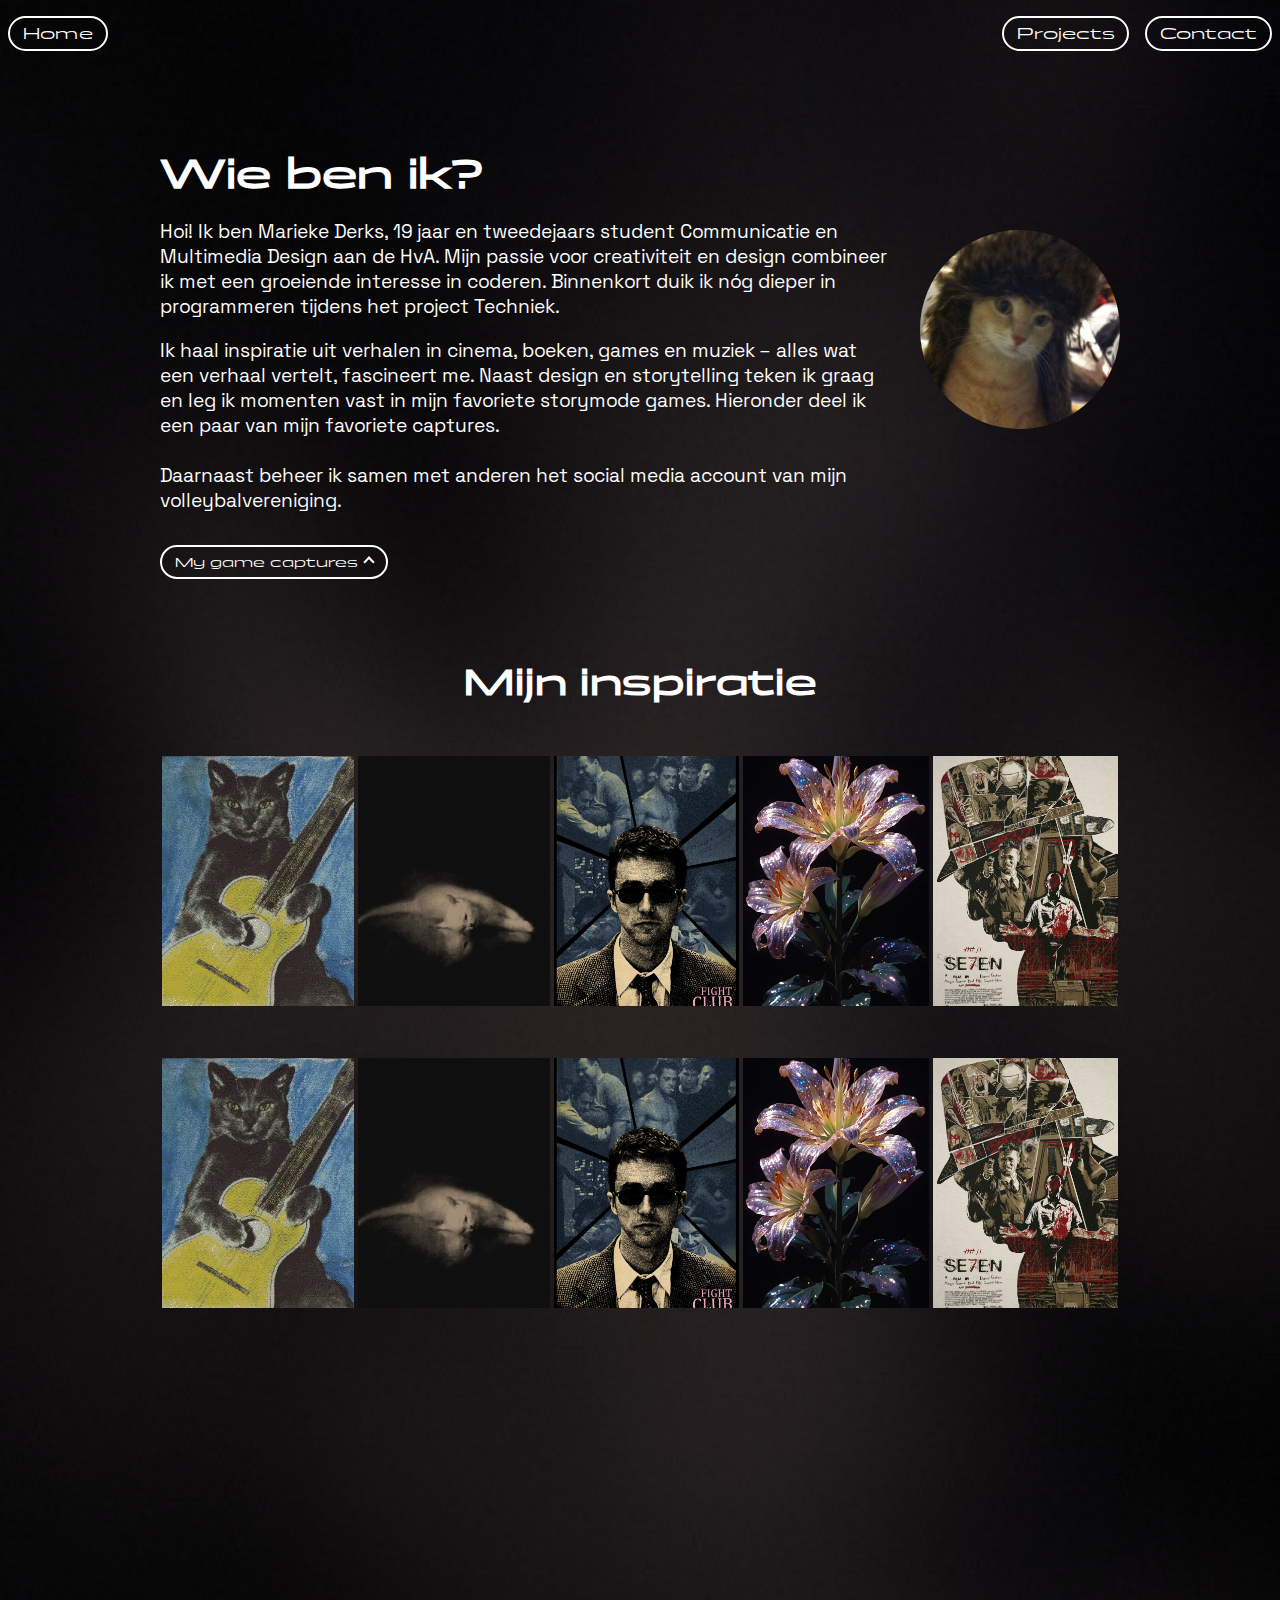
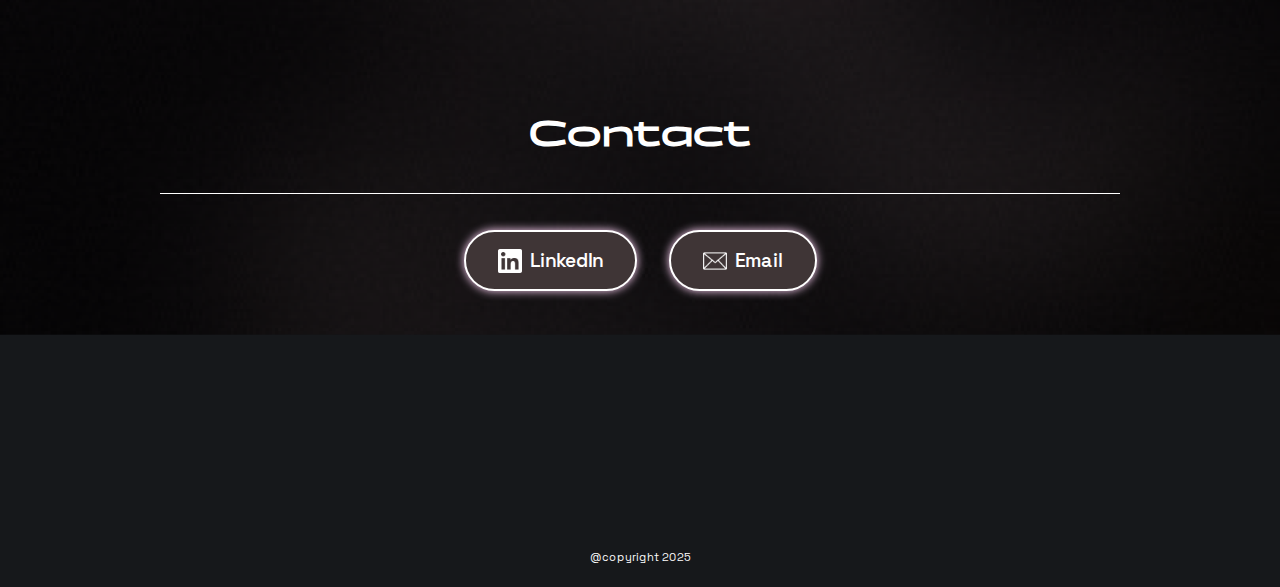
==== aboutme.html @ 64b68bcd "idk maar gaat nie lekker" ====
<!DOCTYPE html>
<html lang="en">
  <head>
    <meta charset="UTF-8" />
    <meta name="viewport" content="width=device-width, initial-scale=1.0" />
    <title>About me</title>
    <link href="./styles/styles.css" rel="stylesheet">
  </head>
  <body>
    <header class="code">
        <nav>
          <a href="index.html" class="home-button">Home</a>
          <a href="#projects-section">Projects</a>
          <a href="#contact-section">Contact</a>
        </nav>
      </header>
    <main>
      <section class="me">
        <div>
          <h1>Wie ben ik?</h1>
          <p>
            Hoi! Ik ben Marieke Derks, 19 jaar en tweedejaars student
            Communicatie en Multimedia Design aan de HvA. Mijn passie voor
            creativiteit en design combineer ik met een groeiende interesse in
            coderen. Binnenkort duik ik nóg dieper in programmeren tijdens het
            project Techniek.
          </p>
          <p>
            Ik haal inspiratie uit verhalen in cinema, boeken, games en muziek –
            alles wat een verhaal vertelt, fascineert me. Naast design en
            storytelling teken ik graag en leg ik momenten vast in mijn
            favoriete storymode games. Hieronder deel ik een paar van mijn
            favoriete captures. <br /><br />Daarnaast beheer ik samen met
            anderen het social media account van mijn volleybalvereniging.
          </p>
        </div>
        <img class="profile" src="./images/cat-hat.jpg" alt="test" />
      </section>

      <button id="toggle-carousel">My game captures</button>
      <div id="carousel-container" class="dropdown">
        <div class="carousel">
          <div class="carousel-item"><img src="./images/tlou-capture-bloater.JPG" alt="Hobby 1"></div>
          <div class="carousel-item"><img src="./images/tlou-capture-red.JPG" alt="Hobby 2"></div>
          <div class="carousel-item"><img src="./images/tlou-capture-wolf.JPG" alt="Hobby 3"></div>
          <div class="carousel-item"><img src="./images/rdr2-capture-horse.JPG" alt="Hobby 4"></div>
          <div class="carousel-item"><img src="./images/rdr2-capture-fire.JPG" alt="Hobby 5"></div>
          <div class="carousel-item"><img src="./images/rdr2-capture-fire2.JPG" alt="Hobby 6"></div>
          <div class="carousel-item"><img src="./images/rdr2-capture-moon.JPG" alt="Hobby 7"></div>
        </div>
        <button class="carousel-control prev">❮</button>
        <button class="carousel-control next">❯</button>
      </div>

      <!-- <section class="inspiratie">
        <h2>Wat mij inspireerd</h2>

        <div class="gallery">
            <img src="./images/cat-guitar.jpg" alt="cat and guitar" />
            <img src="./images/fight-club-poster.jpg" alt="fight club poster" />
            <img src="./images/flower.jpg" alt="flower" />
            <img src="./images/se7en-poster.jpg" alt="se7en poster" />

        </div>
    
      </section> -->
    

      <section class="container">
        <h2>Mijn inspiratie</h2>
        <div class="carousel2">
          <img
            class="item"
            src="./images/cat-guitar.jpg"
            alt="cat and guitar"
          />
          <img
            class="item"
            src="./images/cat-lying.jpg"
            alt="cat lying"
          />
          <img
            class="item"
            src="./images/fight-club-poster.jpg"
            alt="fight club poster"
          />
          <img
            class="item"
            src="./images/flower.jpg"
            alt="flower"
          />
          <img
            class="item"
            src="./images/se7en-poster.jpg"
            alt="se7en poster"
          />
        </div>
        <div class="carousel2">
          <img
            class="item"
            src="./images/cat-guitar.jpg"
            alt="cat and guitar"
          />
          <img
            class="item"
            src="./images/cat-lying.jpg"
            alt="cat lying"
          />
          <img
            class="item"
            src="./images/fight-club-poster.jpg"
            alt="fight club poster"
          />
          <img
            class="item"
            src="./images/flower.jpg"
            alt="flower"
          />
          <img
            class="item"
            src="./images/se7en-poster.jpg"
            alt="se7en poster"
          />
        </div>
      </section>
    </main>

    <footer>
      <section id="contact-section" class="contact">
        <h2>Contact</h2>
        <div class="contact-links">
          <a
            href="https://www.linkedin.com/in/marieke-derks"
            target="_blank"
            class="contact-link"
          >
            <img src="./images/linked-in-white.png" alt="LinkedIn" />
            <p>LinkedIn</p>
          </a>
          <a href="mailto:marieke.derks@example.com" class="contact-link">
            <img src="./images/mail-white-icon.png" alt="Email" />
            <p>Email</p>
          </a>
        </div>
      </section>

      <p class="copyright">@copyright 2025</p>
    </footer>

    <script defer src="./script/script.js"></script>
  </body>
</html>
---- styles/styles.css ----
*,
::after,
::before {
  box-sizing: border-box;
  margin: 0;
  padding: 0
}
html {
  scroll-behavior: smooth
}
body {
  background-image: url('../images/background-dark.png');
  background-size: cover;
  background-repeat: no-repeat;
  background-attachment: fixed;
  color: #fff;
  opacity: 0;
  animation: fadeInUp 1s ease-in-out forwards
}
img {
  width: 100%
}
@font-face {
  font-family: Panchang-Extralight;
  src: url('../fonts/Panchang-Extralight.woff2') format('woff2'),url('../fonts/Panchang-Extralight.woff') format('woff'),url('../fonts/Panchang-Extralight.ttf') format('truetype');
  font-weight: 200;
  font-display: swap;
  font-style: normal
}
@font-face {
  font-family: Panchang-Light;
  src: url('../fonts/Panchang-Light.woff2') format('woff2'),url('../fonts/Panchang-Light.woff') format('woff'),url('../fonts/Panchang-Light.ttf') format('truetype');
  font-weight: 300;
  font-display: swap;
  font-style: normal
}
@font-face {
  font-family: Panchang-Regular;
  src: url('../fonts/Panchang-Regular.woff2') format('woff2'),url('../fonts/Panchang-Regular.woff') format('woff'),url('../fonts/Panchang-Regular.ttf') format('truetype');
  font-weight: 400;
  font-display: swap;
  font-style: normal
}
@font-face {
  font-family: Panchang-Medium;
  src: url('../fonts/Panchang-Medium.woff2') format('woff2'),url('../fonts/Panchang-Medium.woff') format('woff'),url('../fonts/Panchang-Medium.ttf') format('truetype');
  font-weight: 500;
  font-display: swap;
  font-style: normal
}
@font-face {
  font-family: Panchang-Semibold;
  src: url('../fonts/Panchang-Semibold.woff2') format('woff2'),url('../fonts/Panchang-Semibold.woff') format('woff'),url('../fonts/Panchang-Semibold.ttf') format('truetype');
  font-weight: 600;
  font-display: swap;
  font-style: normal
}
@font-face {
  font-family: Panchang-Bold;
  src: url('../fonts/Panchang-Bold.woff2') format('woff2'),url('../fonts/Panchang-Bold.woff') format('woff'),url('../fonts/Panchang-Bold.ttf') format('truetype');
  font-weight: 700;
  font-display: swap;
  font-style: normal
}
@font-face {
  font-family: Panchang-Extrabold;
  src: url('../fonts/Panchang-Extrabold.woff2') format('woff2'),url('../fonts/Panchang-Extrabold.woff') format('woff'),url('../fonts/Panchang-Extrabold.ttf') format('truetype');
  font-weight: 800;
  font-display: swap;
  font-style: normal
}
@font-face {
  font-family: Panchang-Variable;
  src: url('../fonts/Panchang-Variable.woff2') format('woff2'),url('../fonts/Panchang-Variable.woff') format('woff'),url('../fonts/Panchang-Variable.ttf') format('truetype');
  font-weight: 200 800;
  font-display: swap;
  font-style: normal
}
@font-face {
  font-family: SpaceGrotesk-Light;
  src: url('../fonts/SpaceGrotesk-Light.woff2') format('woff2'),url('../fonts/SpaceGrotesk-Light.woff') format('woff'),url('../fonts/SpaceGrotesk-Light.ttf') format('truetype');
  font-weight: 300;
  font-display: swap;
  font-style: normal
}
@font-face {
  font-family: SpaceGrotesk-Regular;
  src: url('../fonts/SpaceGrotesk-Regular.woff2') format('woff2'),url('../fonts/SpaceGrotesk-Regular.woff') format('woff'),url('../fonts/SpaceGrotesk-Regular.ttf') format('truetype');
  font-weight: 400;
  font-display: swap;
  font-style: normal
}
@font-face {
  font-family: SpaceGrotesk-Medium;
  src: url('../fonts/SpaceGrotesk-Medium.woff2') format('woff2'),url('../fonts/SpaceGrotesk-Medium.woff') format('woff'),url('../fonts/SpaceGrotesk-Medium.ttf') format('truetype');
  font-weight: 500;
  font-display: swap;
  font-style: normal
}
@font-face {
  font-family: SpaceGrotesk-SemiBold;
  src: url('../fonts/SpaceGrotesk-SemiBold.woff2') format('woff2'),url('../fonts/SpaceGrotesk-SemiBold.woff') format('woff'),url('../fonts/SpaceGrotesk-SemiBold.ttf') format('truetype');
  font-weight: 600;
  font-display: swap;
  font-style: normal
}
@font-face {
  font-family: SpaceGrotesk-Bold;
  src: url('../fonts/SpaceGrotesk-Bold.woff2') format('woff2'),url('../fonts/SpaceGrotesk-Bold.woff') format('woff'),url('../fonts/SpaceGrotesk-Bold.ttf') format('truetype');
  font-weight: 700;
  font-display: swap;
  font-style: normal
}
@font-face {
  font-family: SpaceGrotesk-Variable;
  src: url('../fonts/SpaceGrotesk-Variable.woff2') format('woff2'),url('../fonts/SpaceGrotesk-Variable.woff') format('woff'),url('../fonts/SpaceGrotesk-Variable.ttf') format('truetype');
  font-weight: 300 700;
  font-display: swap;
  font-style: normal
}
a.button,
button {
  background: 0 0;
  margin-top: .5em;
  border: 2px solid #fff;
  padding: .3em .8em;
  border-radius: 1.5em;
  color: #fff;
  text-decoration: none;
  transition: .3s
}
a.button:hover,
button:hover {
  background-color: #fff;
  color: #000
}
header nav {
  display: flex;
  justify-content: flex-end
}
header nav a {
  font-family: Panchang-Regular,Arial;
  font-size: 1em;
  background: 0 0;
  border: 2px solid #fff;
  margin: 1em .5em;
  padding: .3em .8em;
  border-radius: 1.5em;
  color: #fff;
  text-decoration: none;
  transition: .3s
}
header nav a:hover {
  background-color: #fff;
  color: #000
}
header nav .home-button {
  margin-right: auto
}
.home-button a:hover {
  color: #000
}
.home-button a {
  text-decoration: none;
  color: #fff;
  border: none;
  padding: 0
}
@media (max-width:768px) {
  header nav {
    margin: .5em
  }
  header nav a {
    margin: .5em .3em;
    padding: .5em .8em
  }
  header nav .home-button {
    margin-left: 0
  }
}
@media (max-width:375px) {
  header nav a {
    font-size: .875em;
    padding: .3em .6em;
    margin: .3em .2em
  }
  a.button,
  button {
    font-size: .875em;
    padding: .3em .6em
  }
}
h1,
h2,
h3 {
  font-family: Panchang-Medium ,Arial;
}
h1 {
  font-size: clamp(1.25rem, 3vw + 1rem, 2.5rem)
}
h2 {
  font-size: clamp(1.125rem, 2.5vw + 1rem, 2.25rem)
}
h3 {
  font-size: clamp(1rem, 2.5vw + .5rem, 1.8rem)
}
p {
  font-family: SpaceGrotesk-Regular,Arial;
  font-size: clamp(.875rem, 2vw + .5rem, 1.2rem)
}
button {
  font-family: Panchang-Regular,Arial
}
.intro{
  position: relative;
  padding: 6em 10em;
  border-radius: 3em;
  margin-top: 6em !important;
}
.intro p{
  margin-bottom: 2em;
}

.intro a{
  text-decoration: none;
  font-family: Panchang-Medium, Arial;
  border: 1px solid #fff;
  border-radius: 2em;
  padding: .5em 1em;
  color: #fff;
  transition: 300ms;
}

.intro a:hover{
  background-color: #fff;
  color: #000;
}

.intro video{
  position: absolute;
  top: 50%;
  left: 50%;
  transform: translate(-50%, -50%);
  width: 100%;
  height: 100%;
  object-fit: cover;
  z-index: -1;
  opacity: 0.3;
  border-radius: 2em;
  border: 1px solid #fff;
}

@media (max-width: 768px) {
  .intro {
    padding: 4em 2em;
    border-radius: 2em;
  }

  .intro p {
    margin-bottom: 1.5em;
  }

  .intro a {
    padding: .4em .8em;
  }

  .intro video {
    border-radius: 2em;
  }
}

@media (max-width: 375px) {
  .intro {
    padding: 3em 2em;
    border-radius: 1em;
  }

  .intro p {
    margin-bottom: 1em;
  }

  .intro a {
    padding: .3em .6em;
    font-size: .8em;
  }

  .intro video {
    border-radius: 1em;
  }
}

.gallery{
  display: grid;
  grid-template-columns: repeat(2, 1fr);
  grid-template-rows: repeat(3, 1fr);
  grid-column-gap: 0px;
  grid-row-gap: 0px;
}

.gallery img{
  width: 50%;
}

* {
  margin: 0;
  padding: 0;
  box-sizing: border-box;
}
body {
  font-family: "Space Grotesk", sans-serif;
  background-color: #16181b;
}
.container {
  display: flex;
  align-items: center;
  justify-content: center;
  gap: 3rem;
  flex-flow: column;
  position: relative;
  padding: 5em 10em;
  margin: 0;
}
.carousel2 {
  display: flex;
  flex-wrap: nowrap;
  justify-content: center;
  align-items: center;
  transform-style: preserve-3d;
  transform: perspective(1000px);
}
.carousel2 .item {
  width: 20%;
  height: 250px;
  max-width: 250px;
  /* background-color: white; */
  margin: 2px;
  transition: 0.5s;
  object-fit: cover;
  filter: brightness(1);
}
.carousel2 .item:hover {
  filter: brightness(1);
  transform: translateZ(170px) scaleY(1.2);
  
}
.carousel2 .item:hover + * {
  filter: brightness(0.6);
  transform: translateZ(120px) rotateY(25deg);
}
.carousel2 .item:hover + * + * {
  filter: brightness(0.4);
  transform: translateZ(50px) rotateY(15deg);
}
.carousel2 .item:has(+ *:hover) {
  filter: brightness(0.6);
  transform: translateZ(120px) rotateY(-25deg);
}
.carousel2 .item:has(+ * + *:hover) {
  filter: brightness(0.4);
  transform: translateZ(50px) rotateY(-15deg);
}

.container .item {
  width: 20%;
  height: 250px;
  max-width: 250px;
  /* ...existing code... */
}

@media (max-width: 768px) {
  .container .item {
    width: 60%;
    height: auto;
    max-width: none;
  }
}

@media (max-width: 375px) {
  .container .item {
    width: 80%;
    height: auto;
    max-width: none;
  }
}

.gallery img:nth-of-type(1){
  grid-area: 1 / 2 / 2 / 3;
}

.gallery img:nth-of-type(2){
  grid-area: 1 / 1 / 4 / 2;
}

.gallery img:nth-of-type(3){
  grid-area: 2 / 2 / 3 / 3;
}

.gallery img:nth-of-type(4){
  grid-area: 3 / 2 / 4 / 3;
}

.me {
  margin: 5em 10em;
  margin-bottom: 2em;
  position: relative;
  display: flex;
  align-items: center;
  justify-content: space-between
}
.me p {
  margin-top: 1em
}
.me button {
  background: 0 0;
  border: 2px solid #fff;
  margin: 1.5em 0;
  padding: .5em 1em;
  border-radius: 1.5em;
  color: #fff;
  transition: .3s;
  position: relative;
  cursor: pointer
}
.me .profile {
  max-width: 200px;
  border-radius: 50%;
  margin-left: 2em
}
#carousel-container {
  margin: 1em 10em
}
#toggle-carousel {
  margin: 0 12em
}
@media (max-width:768px) {
  .me, .intro {
    margin: 2em;
    flex-direction: column;
    align-items: center
  }
  .me > .profile {
    margin-top: 2em;
    margin-left: 0em;
    margin-bottom: 1em
  }
  .me button {
    margin: 1em 0;
    padding: .5em
  }
  #carousel-container,
  #toggle-carousel {
    margin: 2em
  }
  .carousel-item img {
    width: 100%;
    height: auto
  }
  .highlights {
    flex-direction: column;
    margin: 2em
  }
  .highlights div {
    margin: 1em 0
  }
}

#toggle-carousel {
  background: 0 0;
  border: 2px solid #fff;
  padding: .5em 1em;
  border-radius: 1.5em;
  color: #fff;
  transition: .3s;
  position: relative;
  cursor: pointer;
  display: flex;
  align-items: center;
  justify-content: space-between
}
#toggle-carousel::after {
  content: '';
  border: solid #fff;
  border-width: 0 2px 2px 0;
  display: inline-block;
  padding: 3px;
  margin-left: .5em;
  transform: rotate(-135deg)
}
#toggle-carousel.active {
  background-color: #fff;
  color: #000
}
#toggle-carousel.active::after {
  transform: rotate(45deg);
  border-color: #000
}
.dropdown {
  display: none;
  position: relative;
  margin-top: 1em;
  opacity: 0;
  transform: translateY(-20px);
  transition: opacity .5s ease-in-out,transform .5s ease-in-out
}
.dropdown.active {
  display: block;
  opacity: 1;
  transform: translateY(0)
}
.carousel {
  display: flex;
  overflow: hidden;
  width: 100%;
  position: relative
}
.carousel-item {
  min-width: 100%;
  transition: transform .5s ease
}
.carousel-control {
  background: 0 0;
  border: 2px solid #fff;
  color: #fff;
  padding: .5em 1em;
  border-radius: 1.5em;
  transition: .3s;
  position: absolute;
  top: 50%;
  transform: translateY(-50%);
  cursor: pointer;
  z-index: 1
}
.carousel-control:hover {
  background-color: #fff;
  color: #000
}
.carousel-control.prev {
  left: 0
}
.carousel-control.next {
  right: 0
}
@keyframes fadeInUp {
  from {
    opacity: 0;
    transform: translateY(20px)
  }
  to {
    opacity: 1;
    transform: translateY(0)
  }
}
section {
  margin: 5em 10em;
  margin-top: 7em
}

.highlights{
  padding-top: 7em;
}


.highlights h2 {
  margin-bottom: 1em;
  border-bottom: 1px solid #fff;
  padding-bottom: 1em
}
.highlights h3 {
  font-size: 1.1em;
  margin-bottom: 1em
}
.highlights .projects {
  display: flex;
  justify-content: space-between
}
.highlights .projects > div {
  flex: 1;
  margin: 0 1em;
  padding: 1em;
  border-radius: 10px;
  box-shadow: 0 4px 8px rgba(0,0,0,.1);
  transition: transform .3s ease,box-shadow .3s ease,background-color .3s ease
}
.highlights .projects > div:hover {
  transform: translateY(-10px);
  box-shadow: 0 8px 16px rgba(0,0,0,.2);
  background-color: rgba(255,255,255,.1)
}
.highlights img {
  width: 100%;
  border-radius: 10px
}
.highlights .projects > div:nth-of-type(3) img {
  margin-bottom: .5em
}
@media (max-width:768px) {
  .me {
    margin: 2em;
    flex-direction: column;
    align-items: flex-start
  }
  .me button {
    margin: 1em 0;
    padding: .5em
  }
  #carousel-container,
  #toggle-carousel {
    margin: 2em
  }
  .carousel-item img {
    width: 100%;
    height: auto
  }
  .highlights {
    margin: 2em
  }
  .highlights .projects {
    flex-direction: column
  }
  .highlights .projects > div {
    margin: 1em 0
  }
  .allprojects {
    margin: 2em
  }
  .codeprojects {
    margin: 2em
  }
  .codeprojects div {
    flex-direction: column;
    align-items: flex-start
  }
  .codeprojects button {
    margin-top: 1em;
    width: auto;
    text-align: center
  }
}
dialog::backdrop {
  background: rgba(0,0,0,.5)
}
@keyframes dialogFadeIn {
  from {
    opacity: 0
  }
  to {
    opacity: 1
  }
}
@keyframes dialogFadeOut {
  from {
    opacity: 1
  }
  to {
    opacity: 0
  }
}
.dialog {
  background: #3f3536;
  color: #fff;
  border: 1px solid #fff;
  border-radius: 10px;
  padding: 2em;
  box-shadow: 0 0 10px #ffd4f7,0 4px 8px rgba(0,0,0,.1);
  position: fixed;
  top: 50%;
  left: 50%;
  transform: translate(-50%,-50%);
  animation: dialogFadeIn 0.3s ease-out;
  width: clamp(300px,80%,600px)
}
.dialog[closing] {
  animation: dialogFadeOut 0.3s ease-out
}
.dialog-content {
  position: relative
}
.close-dialog {
  display: inline-block;
  background: #3f3536;
  padding: .2em .5em;
  border-radius: 1.5em;
  color: #fff;
  text-decoration: none;
  transition: .3s;
  position: absolute;
  top: -40px;
  right: -25px;
  cursor: pointer;
  font-size: 1.5em;
  border: none
}
.close-dialog:hover {
  color: #ffd4f7;
  background: 0 0
}
body.dialog-open {
  overflow: hidden
}
.allprojects h2 {
  margin-bottom: 1em;
  border-bottom: 1px solid #fff;
  padding-bottom: 1em
}

.allprojects h2:nth-of-type(2) {
  margin-top: 2em;
}
.allprojects {
  margin: 5em 10em;
  margin-top: 7em
}
.allprojects h2 {
  margin-bottom: 1em;
  border-bottom: 1px solid #fff;
  padding-bottom: 1em
}
.allprojects div {
  padding: 1em;
  font-family: Panchang-Medium,Arial;
  margin-bottom: 1em;
  border: 1px solid #fff;
  display: flex;
  justify-content: space-between;
  align-items: center;
  border-radius: 1em;
  transition: transform .3s ease,box-shadow .3s ease,background-color .3s ease
}
.allprojects div:hover {
  transform: scale(1.05);
  box-shadow: 0 8px 16px rgba(0,0,0,.2);
  background-color: rgba(255,255,255,.1)
}
.allprojects a {
  display: inline-block;
  background: #3f3536;
  border: 2px solid #fff;
  padding: 1em 1.5em;
  border-radius: 1.5em;
  color: #fff;
  text-decoration: none;
  transition: .3s;
  margin-top: 1em;
  margin-left: auto;
  position: relative;
  box-shadow: 0 0 10px #ffd4f7
}
.allprojects a::after {
  content: '➔';
  font-size: 1.2em;
  position: absolute;
  top: 50%;
  left: 50%;
  transform: translate(-50%,-50%);
  color: #ffd4f7
}
.allprojects a:hover {
  background-color: #fff;
  color: #000;
  box-shadow: 0 0 20px #ffd4f7
}
@media (max-width:768px) {
  .allprojects {
    margin: 2em
  }
  .codeprojects {
    margin: 2em
  }
  .codeprojects div {
    flex-direction: column;
    align-items: flex-start
  }
  .codeprojects button {
    margin-top: 1em;
    width: auto;
    text-align: center
  }
}
.contact {
  margin: 12em 10em;
  text-align: center;
  padding-top: 8em;
}
.contact h2 {
  margin-bottom: 1em;
  border-bottom: 1px solid #fff;
  padding-bottom: 1em
}
.contact-links {
  display: flex;
  justify-content: center;
  gap: 2em
}
.contact p {
  font-family: SpaceGrotesk-SemiBold,Arial;
  font-size: 1.2em
}
.contact-link {
  display: flex;
  align-items: center;
  background: #3f3536;
  border: 2px solid #fff;
  padding: 1em 2em;
  border-radius: 2em;
  color: #fff;
  text-decoration: none;
  transition: .3s;
  box-shadow: 0 0 10px #ffd4f7
}
.contact-link img {
  width: 24px;
  height: 24px;
  margin-right: .5em
}
.contact-link:hover {
  color: #ffd4f7;
  box-shadow: 0 0 20px #ffd4f7;
  transform: scale(1.05)
}
@media (max-width:768px) {
  .me {
    margin: 2em;
    flex-direction: column;
    align-items: flex-start
  }
  .me button {
    margin: 1em 0;
    padding: .5em
  }
  #carousel-container,
  #toggle-carousel {
    margin: 2em
  }
  .carousel-item img {
    width: 100%;
    height: auto
  }
  .highlights {
    margin: 2em
  }
  .highlights .projects {
    flex-direction: column
  }
  .highlights .projects > div {
    margin: 1em 0
  }
  .allprojects {
    margin: 2em
  }
  .contact {
    margin: 2em
  }
  .contact h2 {
    font-size: 1.5em;
    padding-bottom: 0.5em
  }
  .contact-links {
    flex-direction: column;
    gap: 1em
  }
  .contact-link {
    padding: 1em;
    width: auto;
    justify-content: center
  }
  .contact-link img {
    margin-right: .5em
  }
}
.code-projects nav a {
  text-decoration: none;
  color: #fff
}
.code-projects nav a:hover {
  color: #000
}
@media (max-width:768px) {
  .intro-code {
    margin: 5em 2em
  }
}
.code-projects h3 {
  font-family: Panchang-Medium,Arial;
  font-size: 1em
}
.project-container {
  display: flex;
  flex-direction: column;
  padding: 1em;
  padding-bottom: 0;
  margin-bottom: 0;
  font-family: Panchang-Medium,Arial;
  margin-bottom: 1em;
  border: 1px solid #fff;
  display: flex;
  flex-direction: column;
  justify-content: center;
  border-radius: 1em;
  transition: transform .3s ease,box-shadow .3s ease,background-color .3s ease
}
.project-container h3 {
  font-size: clamp(1rem, 2.5vw, 1.5rem)
}
.project-container:hover {
  box-shadow: 0 8px 16px rgba(0,0,0,.2);
  background-color: rgba(255,255,255,.1)
}
.project-container button {
  display: inline-block;
  background: #3f3536;
  border: 2px solid #fff;
  padding: 1em 1.5em;
  border-radius: 1.5em;
  color: #fff;
  text-decoration: none;
  transition: .3s;
  box-shadow: 0 0 10px #ffd4f7
}
.project-container button:hover {
  background-color: #fff;
  color: #000;
  box-shadow: 0 0 20px #ffd4f7
}
.project-info,
.project-info2,
.project-info3,
.project-info4 {
  height: 0;
  overflow: hidden;
  transition: height .3s ease,opacity .3s ease;
  margin-bottom: 1em;
  opacity: 0
}
.project-info.visible,
.project-info2.visible,
.project-info3.visible,
.project-info4.visible {
  opacity: 1
}
.project-info img,
.project-info2 img,
.project-info3 img,
.project-info4 img {
  width: 100%;
  max-width: 500px;
  border-radius: 10px;
  margin-bottom: 1em;
  display: block;
  margin-left: auto;
  margin-right: auto
}
.project-info2 img {
  width: 100%;
  max-width: 300px;
  border-radius: 10px;
  margin-bottom: 1em;
  display: block;
  margin-left: auto;
  margin-right: auto
}
.flex-row {
  display: flex;
  flex-direction: row;
  justify-content: space-between;
  align-items: center;
  margin-bottom: 1em
}
@media (max-width:768px) {
  .flex-row {
    flex-direction: column;
    align-items: flex-start
  }
  .flex-row button {
    margin-top: 1em;
    width: auto;
    text-align: center
  }
}
@media (max-width:768px) {
  .code-projects {
    margin: 2em
  }
  .code-projects .project-container {
    flex-direction: column;
    align-items: flex-start
  }
  .code-projects .project-container button {
    margin-top: 1em;
    width: auto;
    text-align: center
  }
  .code-projects .project-info,
  .code-projects .project-info2,
  .code-projects .project-info3,
  .code-projects .project-info4 {
    margin-bottom: 1em
  }
  .project-container button {
    top: -9px
  }
}
@media (max-width:375px) {
  .project-container h3 {
    font-size: clamp(.8rem, 2vw, 1.2rem)
  }
  .project-container button {
    padding: .3em .8em;
    font-size: .8rem
  }
}

header.design nav {
  display: flex;
  justify-content: flex-end;
}
header.design nav a {
  font-family: Panchang-Regular, Arial;
  font-size: 1em;
  background: 0 0;
  border: 2px solid #fff;
  margin: 1em .5em;
  padding: .3em .8em;
  border-radius: 1.5em;
  color: #fff;
  text-decoration: none;
  transition: .3s;
}
header.design nav a:hover {
  background-color: #fff;
  color: #000;
}
header.design nav .home-button {
  margin-right: auto;
}
.home-button a:hover {
  color: #000;
}
.home-button a {
  text-decoration: none;
  color: #fff;
  border: none;
  padding: 0;
}

.project-details{
  display: flex;
  flex-direction: row;
}

.project-details img{
  width: 50%;
  margin: 0 2em;
  border-radius: 1em;
}

.poster{
  width: 30%;;
}

.design-title{
  margin-left: 4.5em;
  margin-top: 2em ;
}

.project-imgs{
  display: flex;
  flex-direction: row;
  gap: 1em;
}

.project-imgs img{
  width: 33%;
  height: auto;
  border-radius: 1em;
}

@media (max-width:768px) {
  .project-details {
    flex-direction: column;
    flex: 1;
    margin: 2em 4em;
}

  .project-details img {
    width: 100%;
    margin: 0;
    margin-bottom: 2em;
  }

  .design-title {
    margin-left: 1.6em;
  }

  .project-imgs {
    flex-direction: column;
    gap: 1em;
  }

  .project-imgs img {
    width: 100%;
    height: auto;
  }
}

@media (max-width:375px) {
  .project-details {
    flex-direction: column;
    flex: 1;
    margin: 2em 3em;
}

  .project-details img {
    width: 100%;
    margin: 0;
    margin-bottom: 2em;
  }

  .design-title {
    margin-left: 1.55em;
  }

  .project-imgs {
    flex-direction: column;
    gap: 1em;
  }

  .project-imgs img {
    width: 100%;
    height: auto;
  }
}

.copyright{
  text-align: center;
  margin: 2em 2em;
  font-size: .7em;
  padding-top: 6em;
}
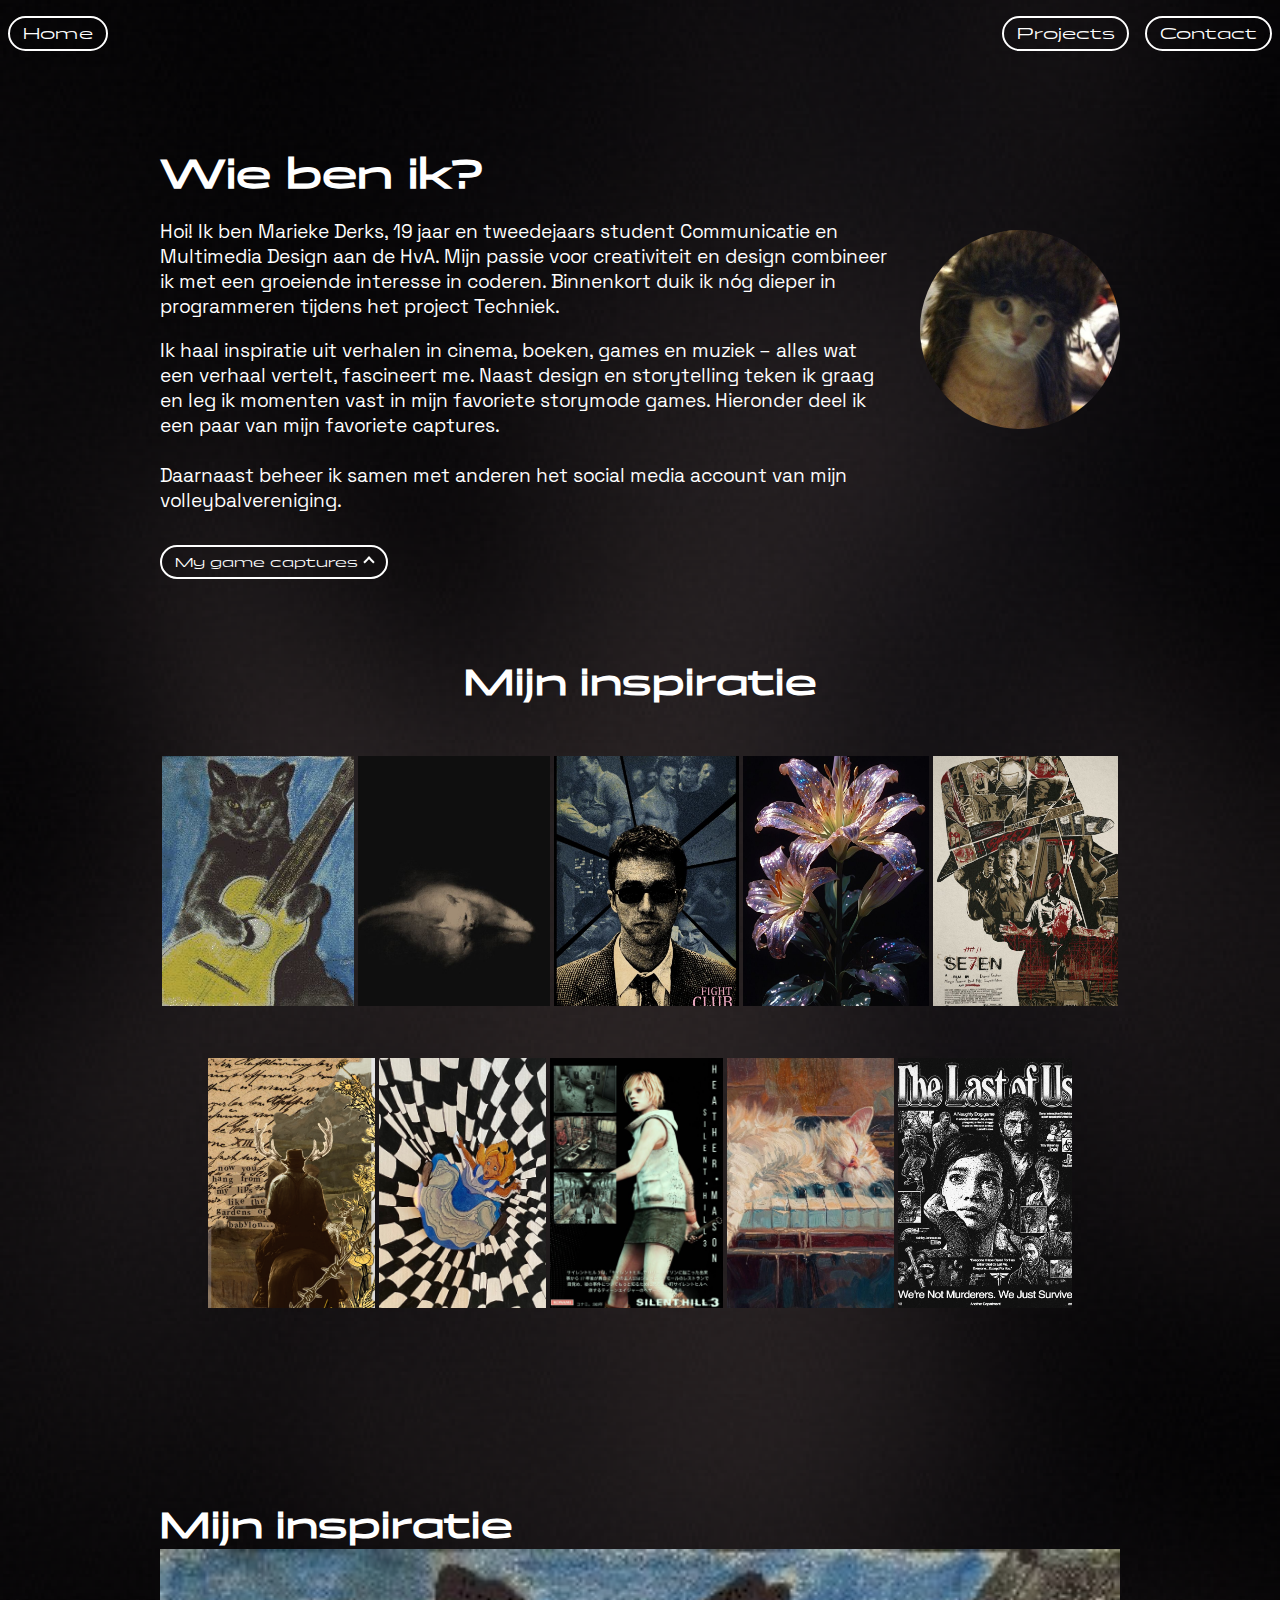
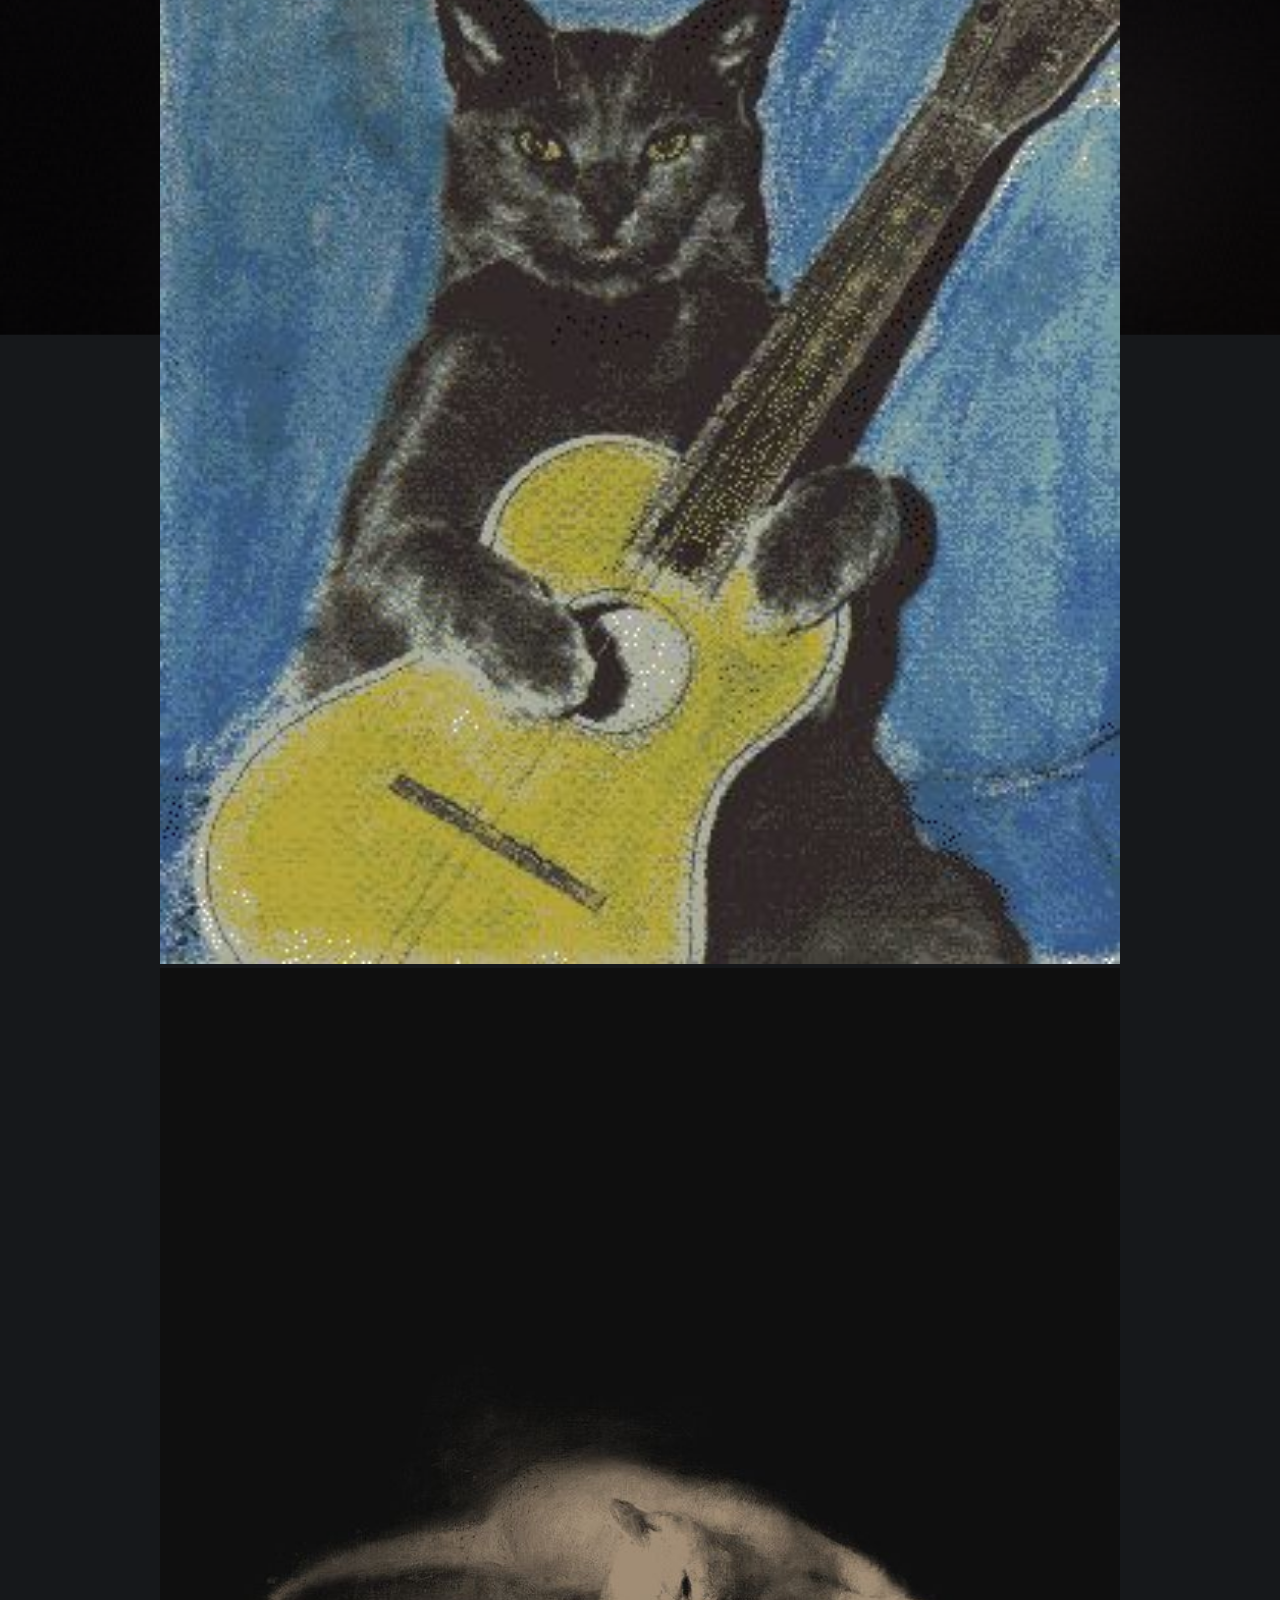
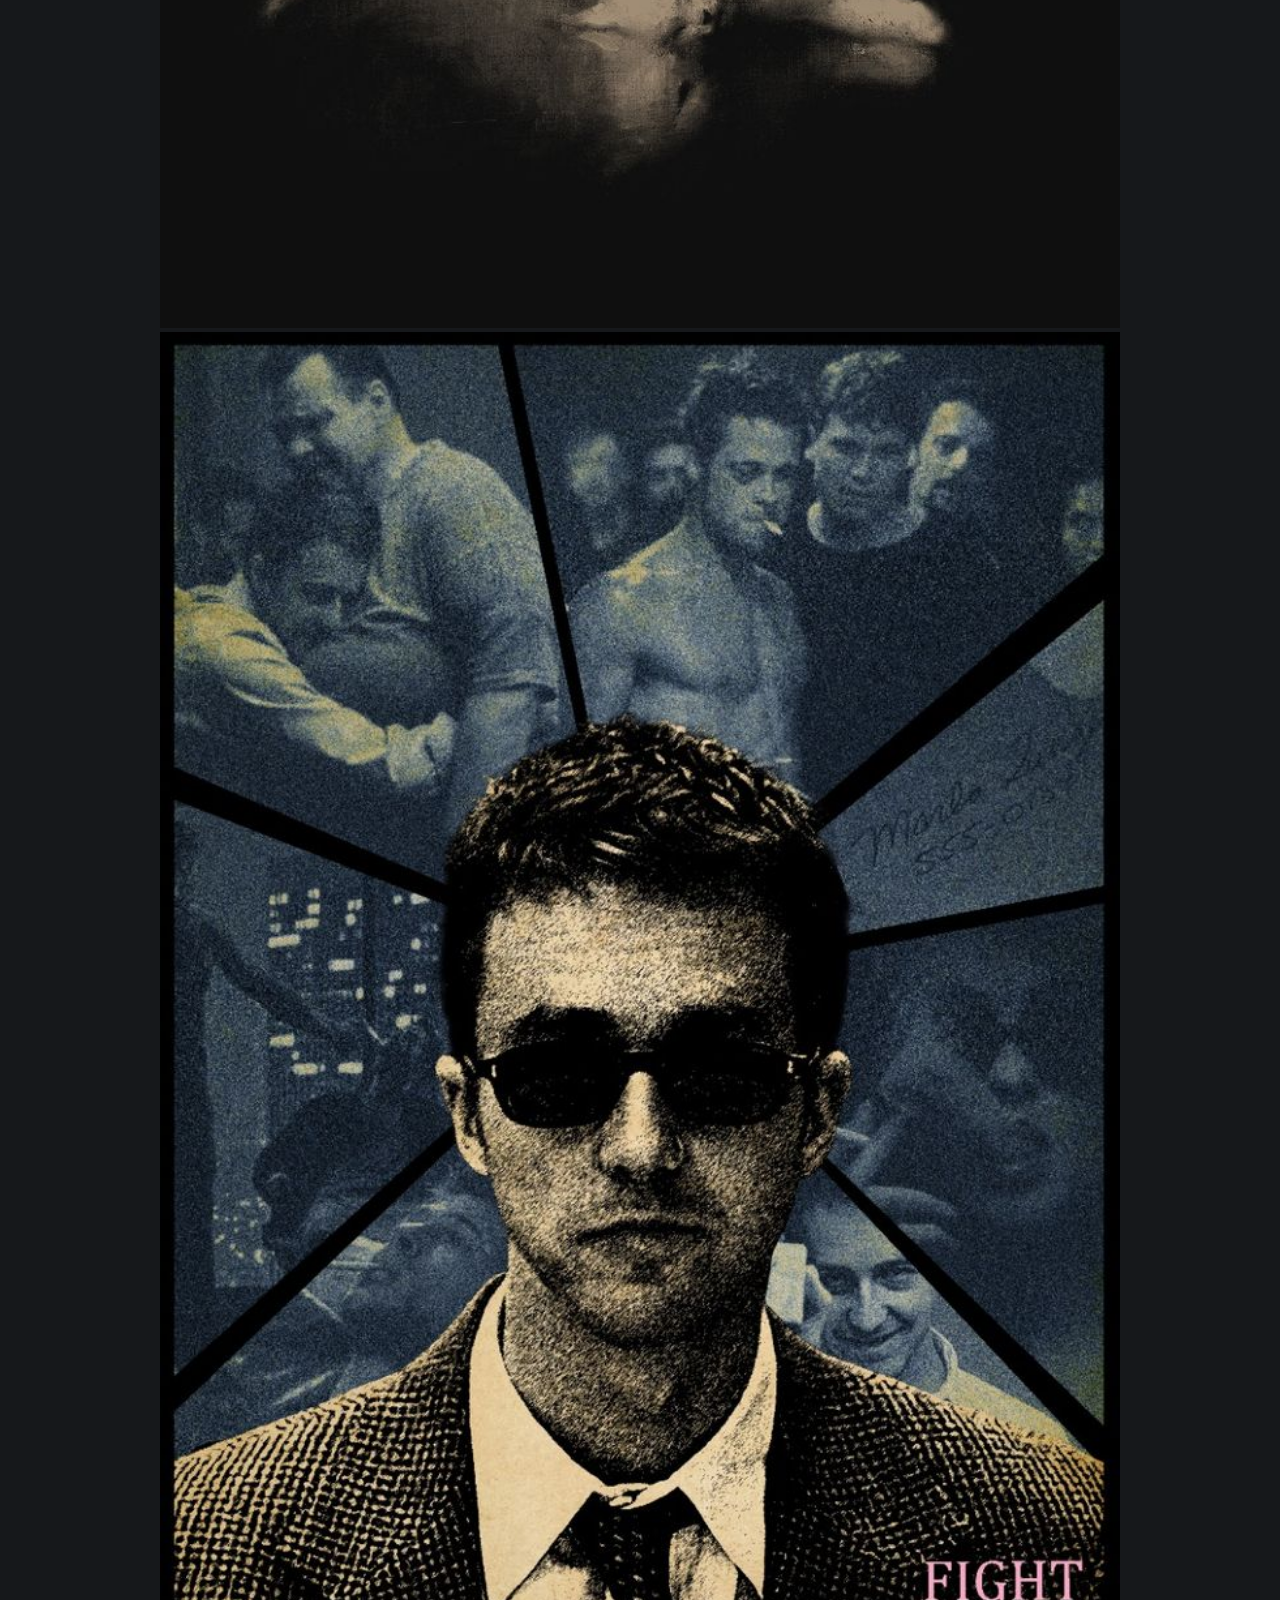
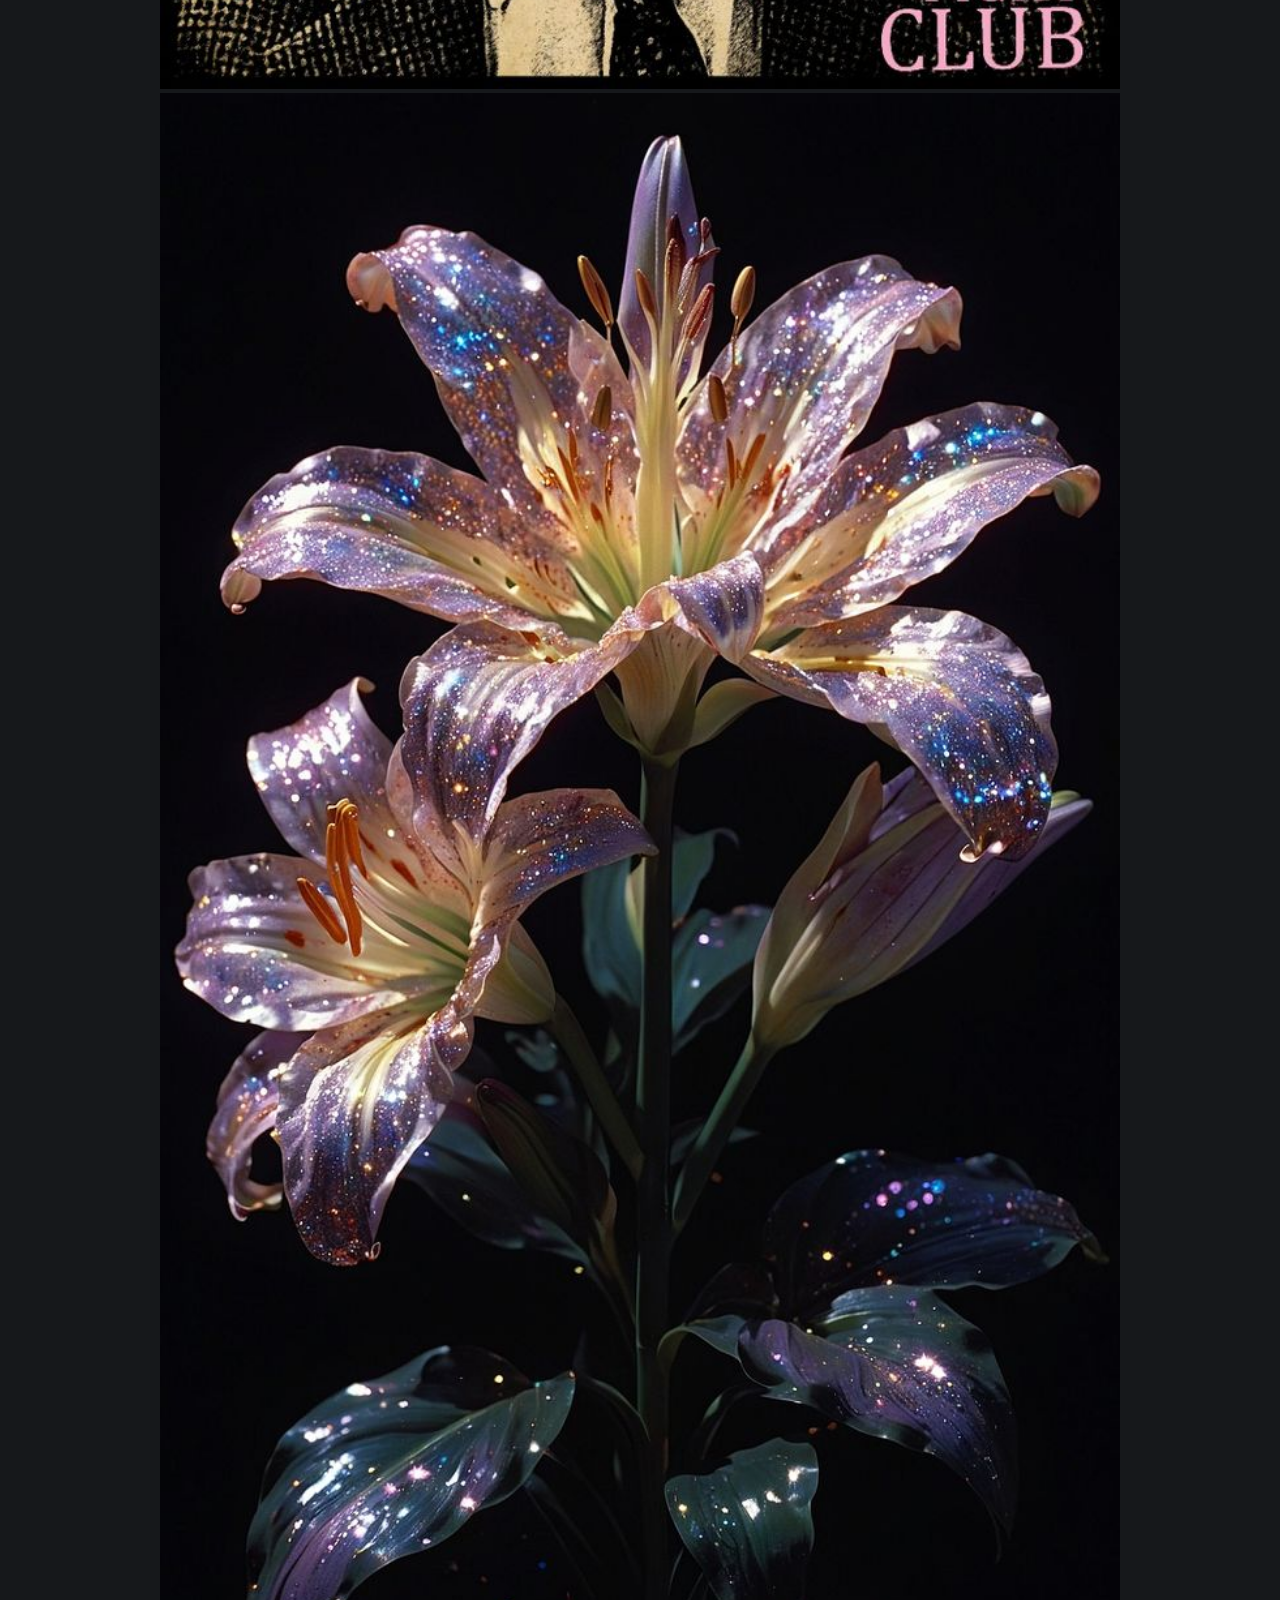
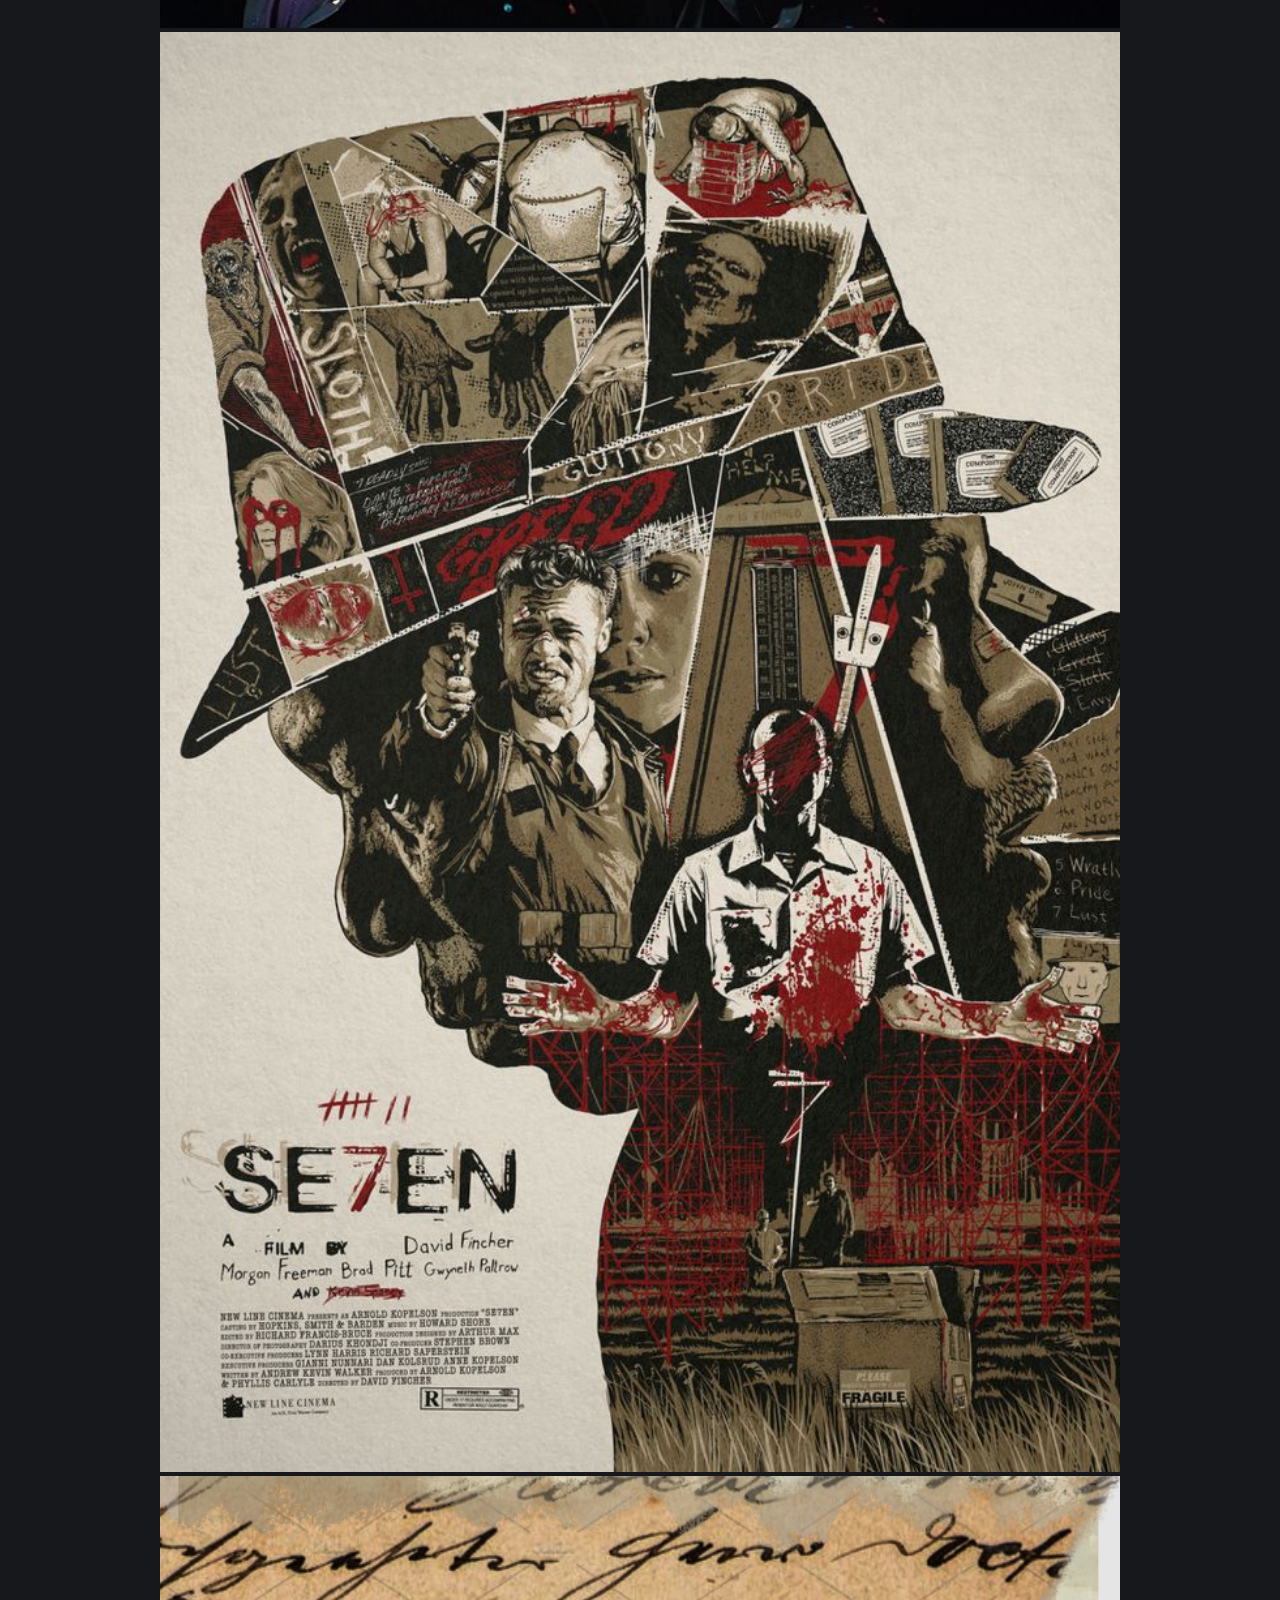
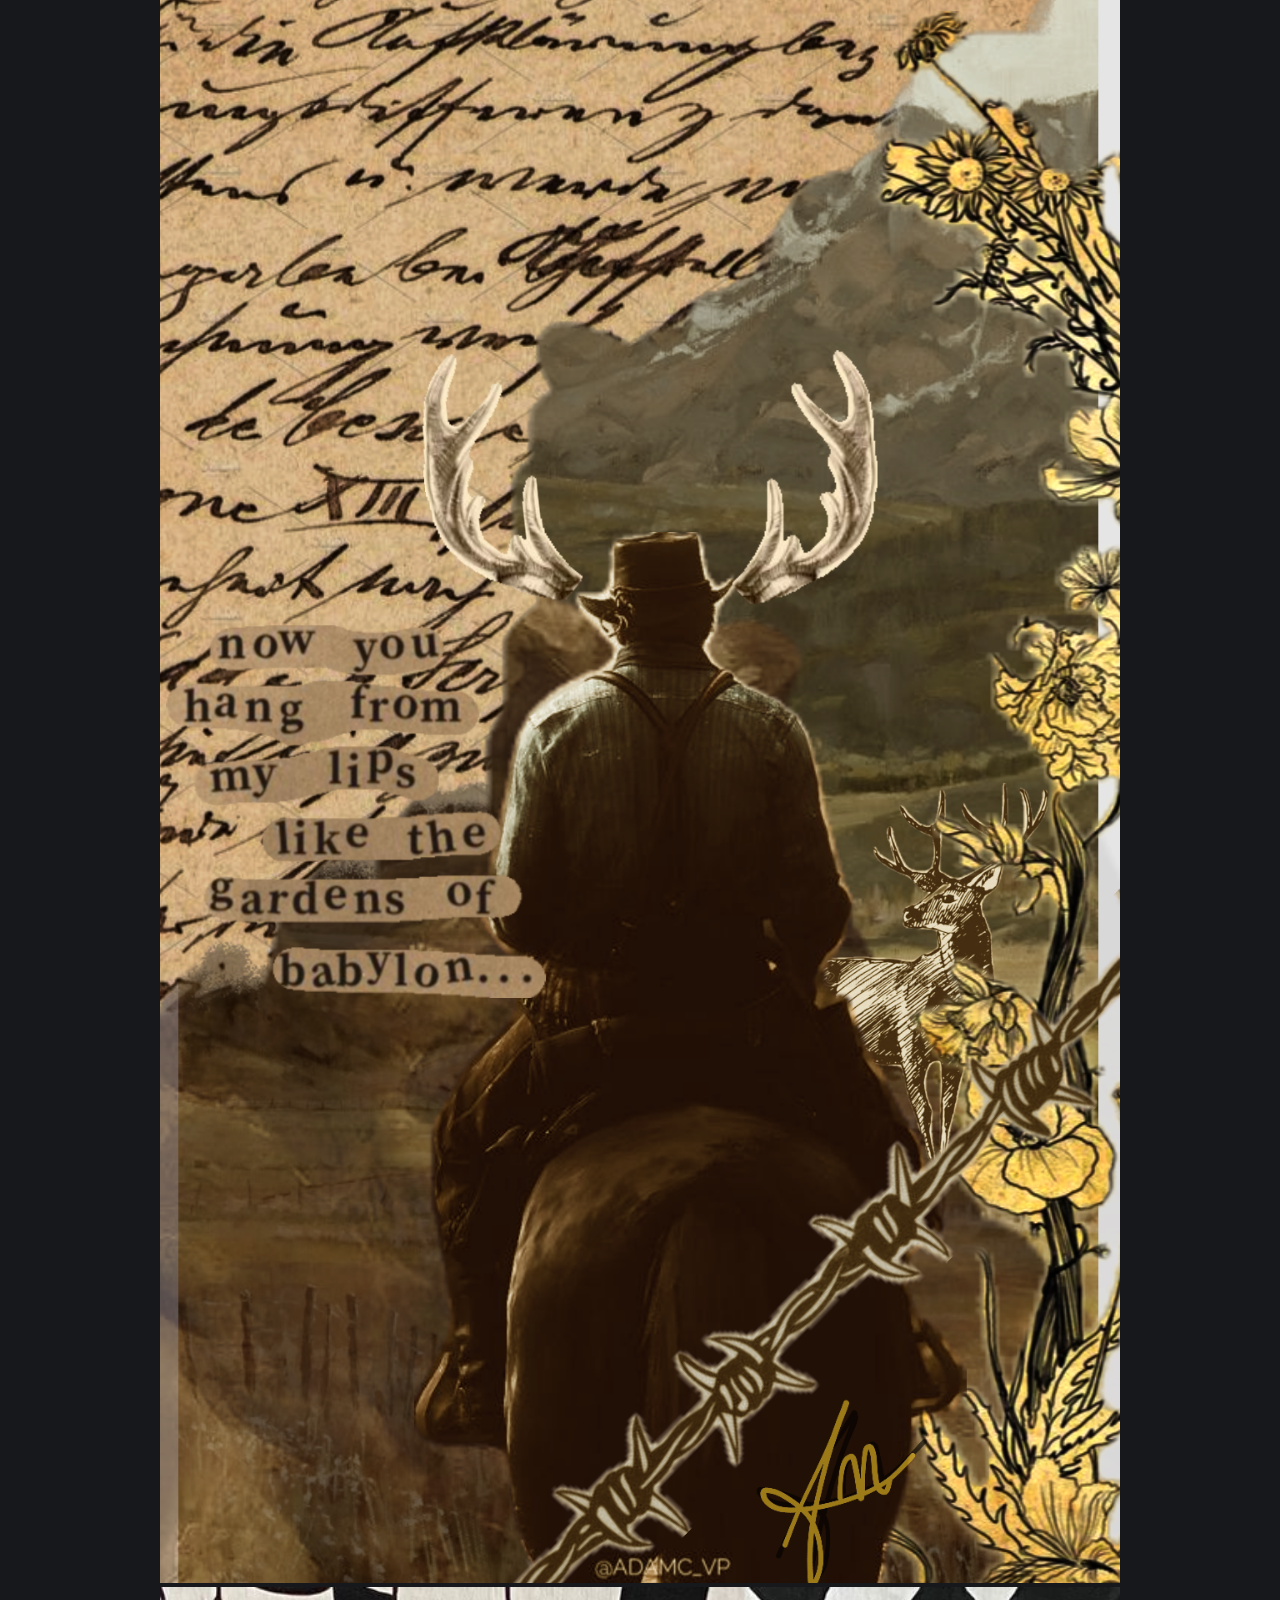
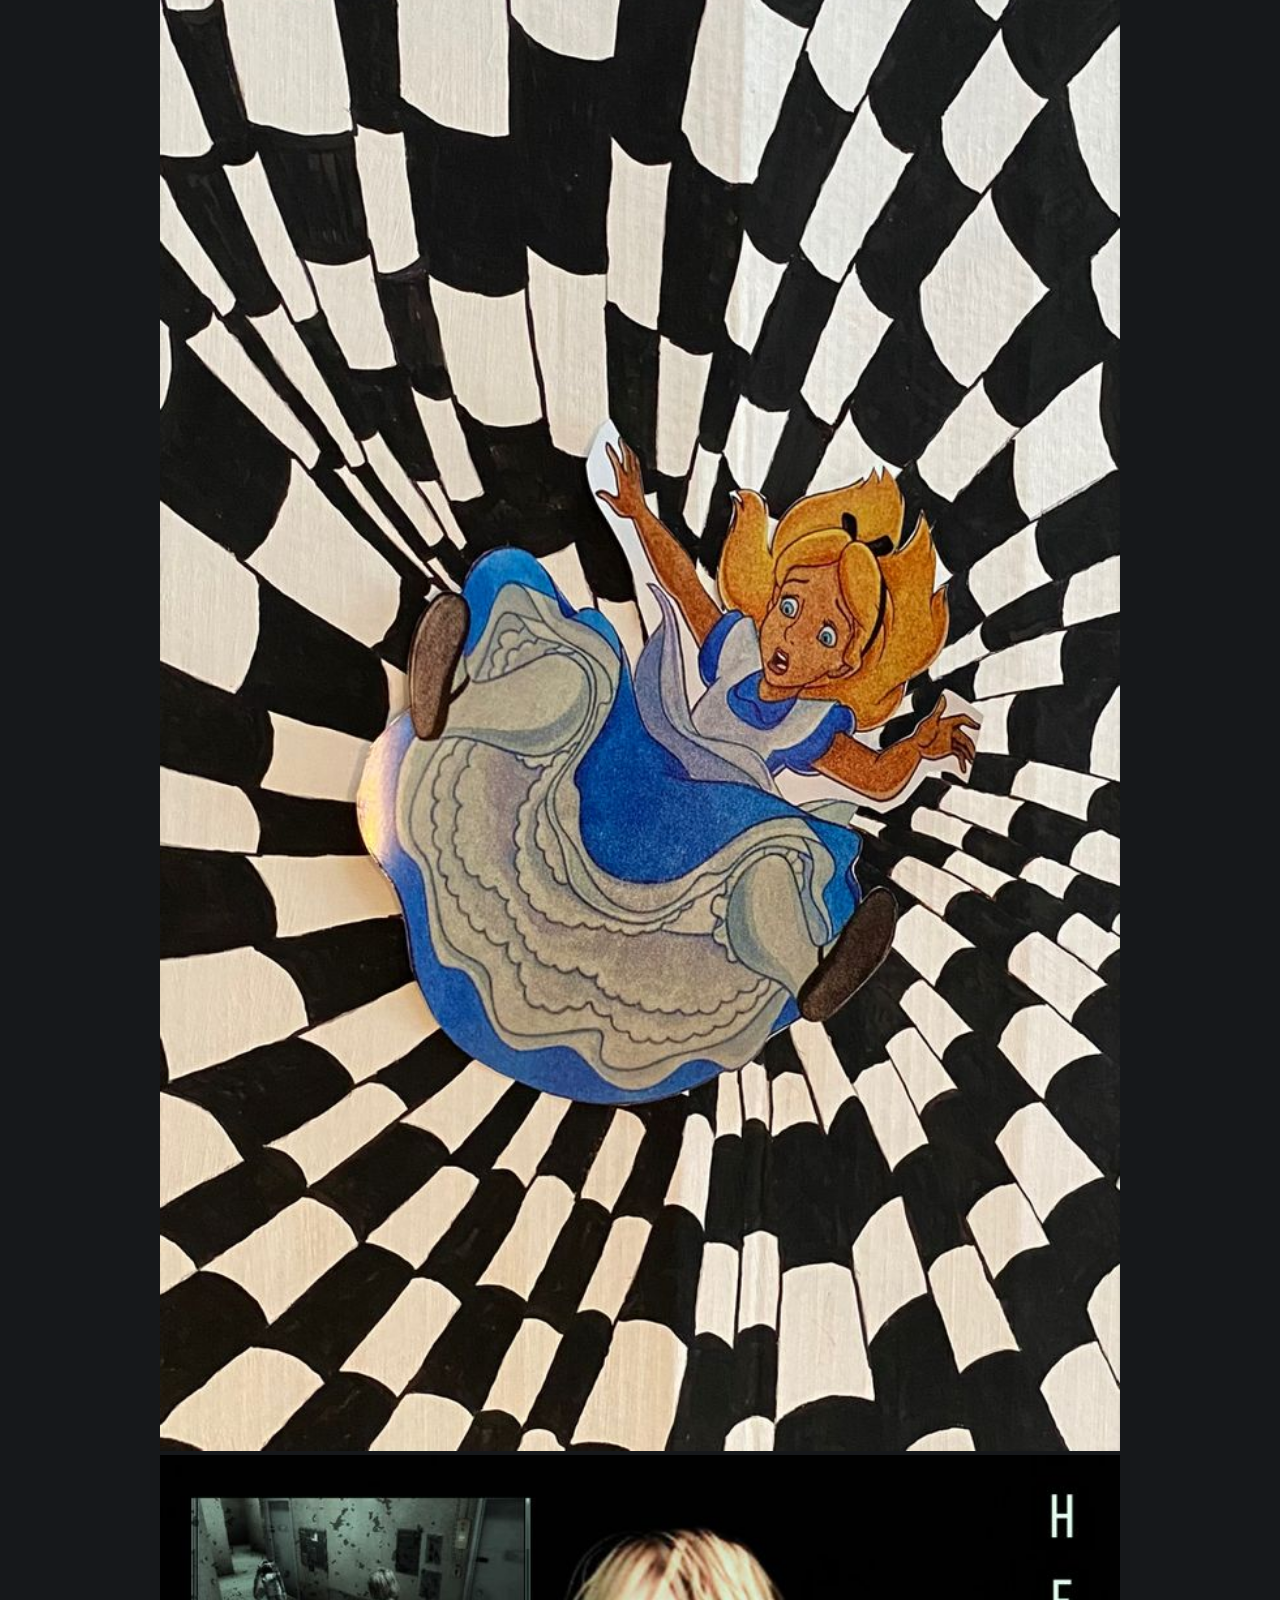
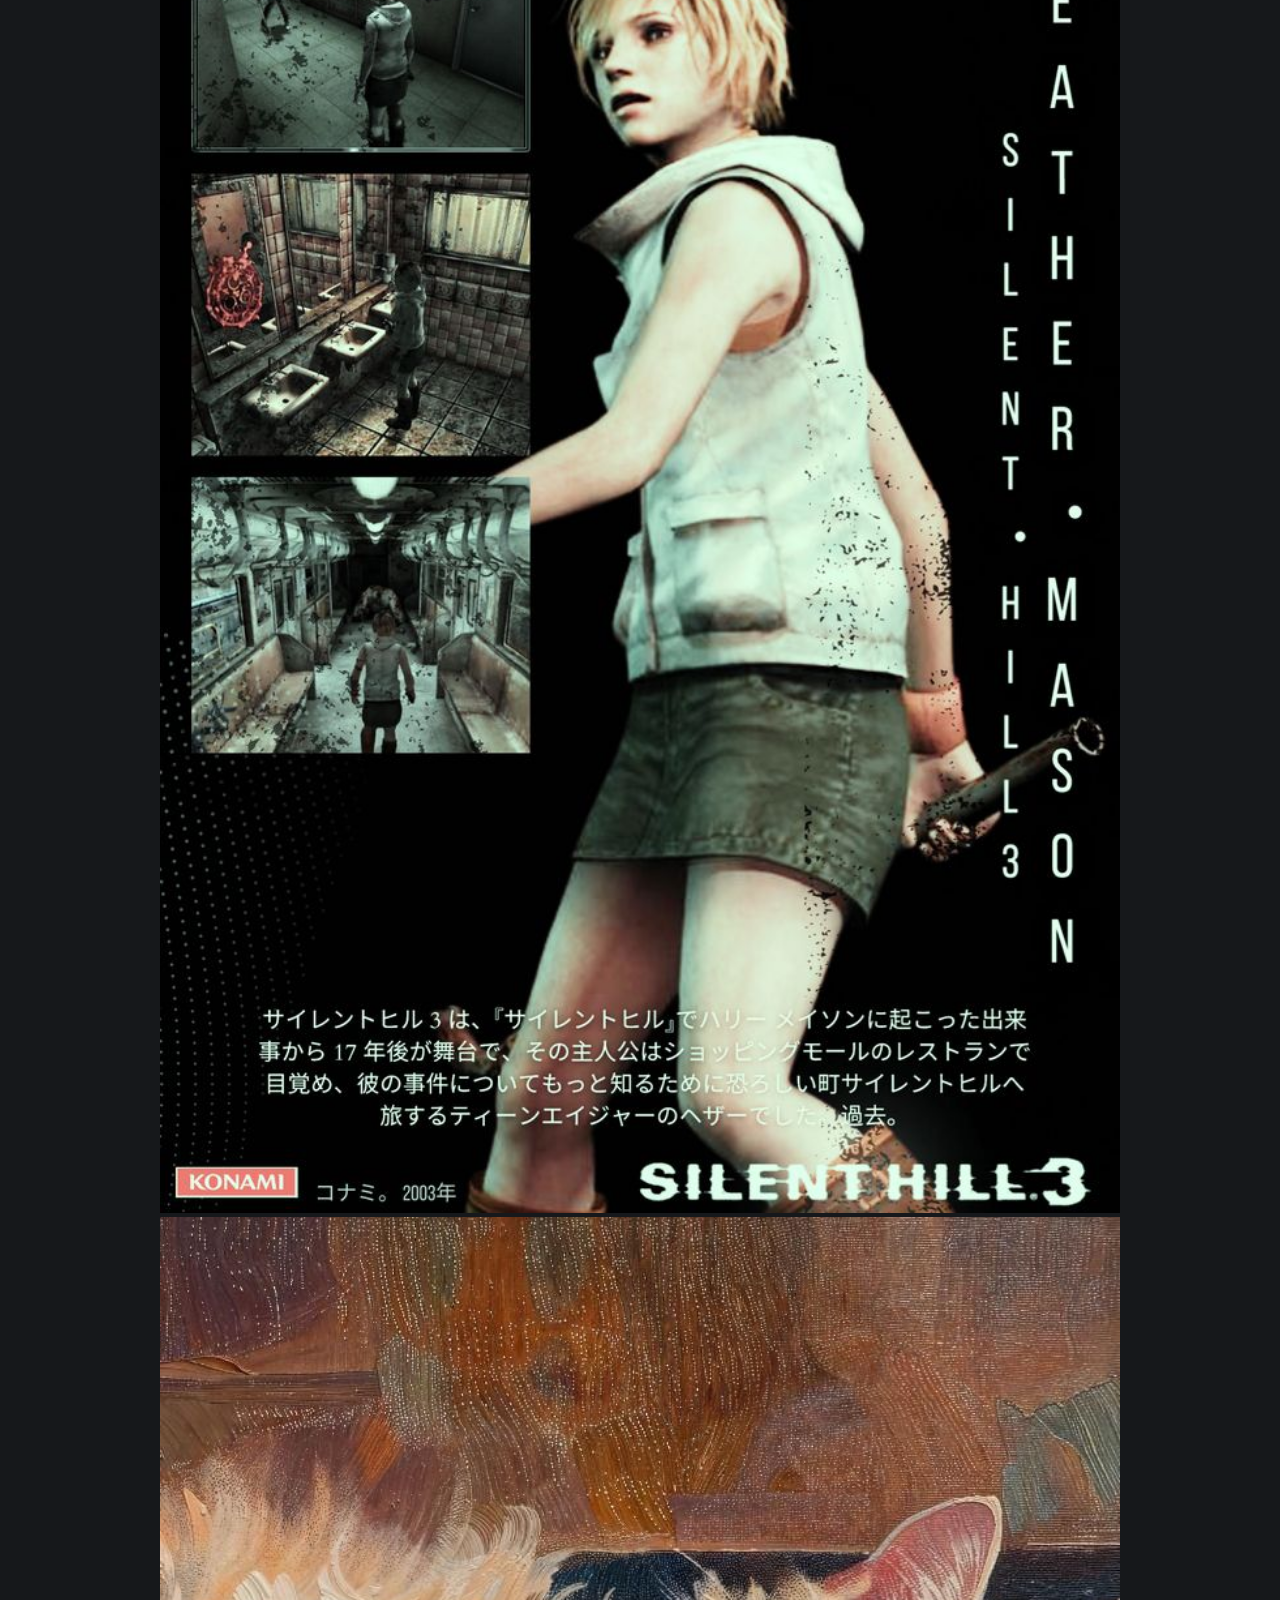
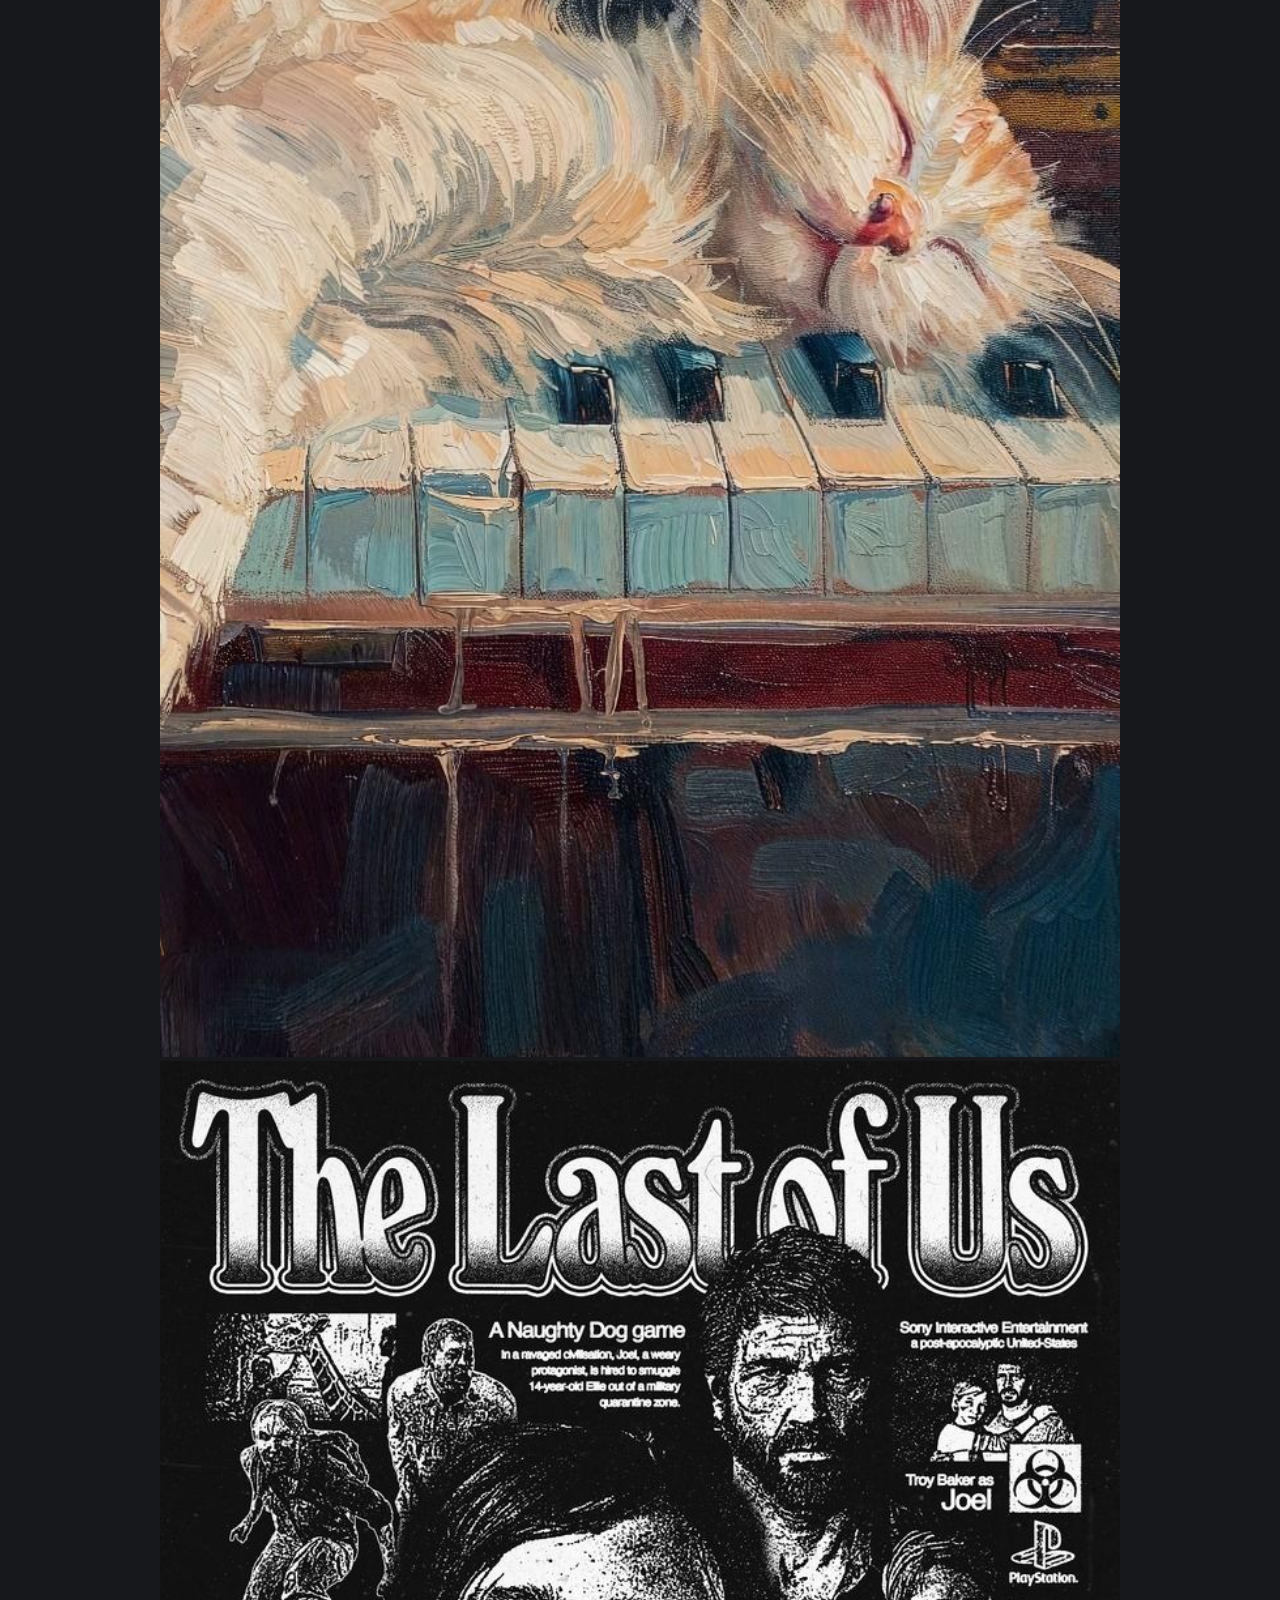
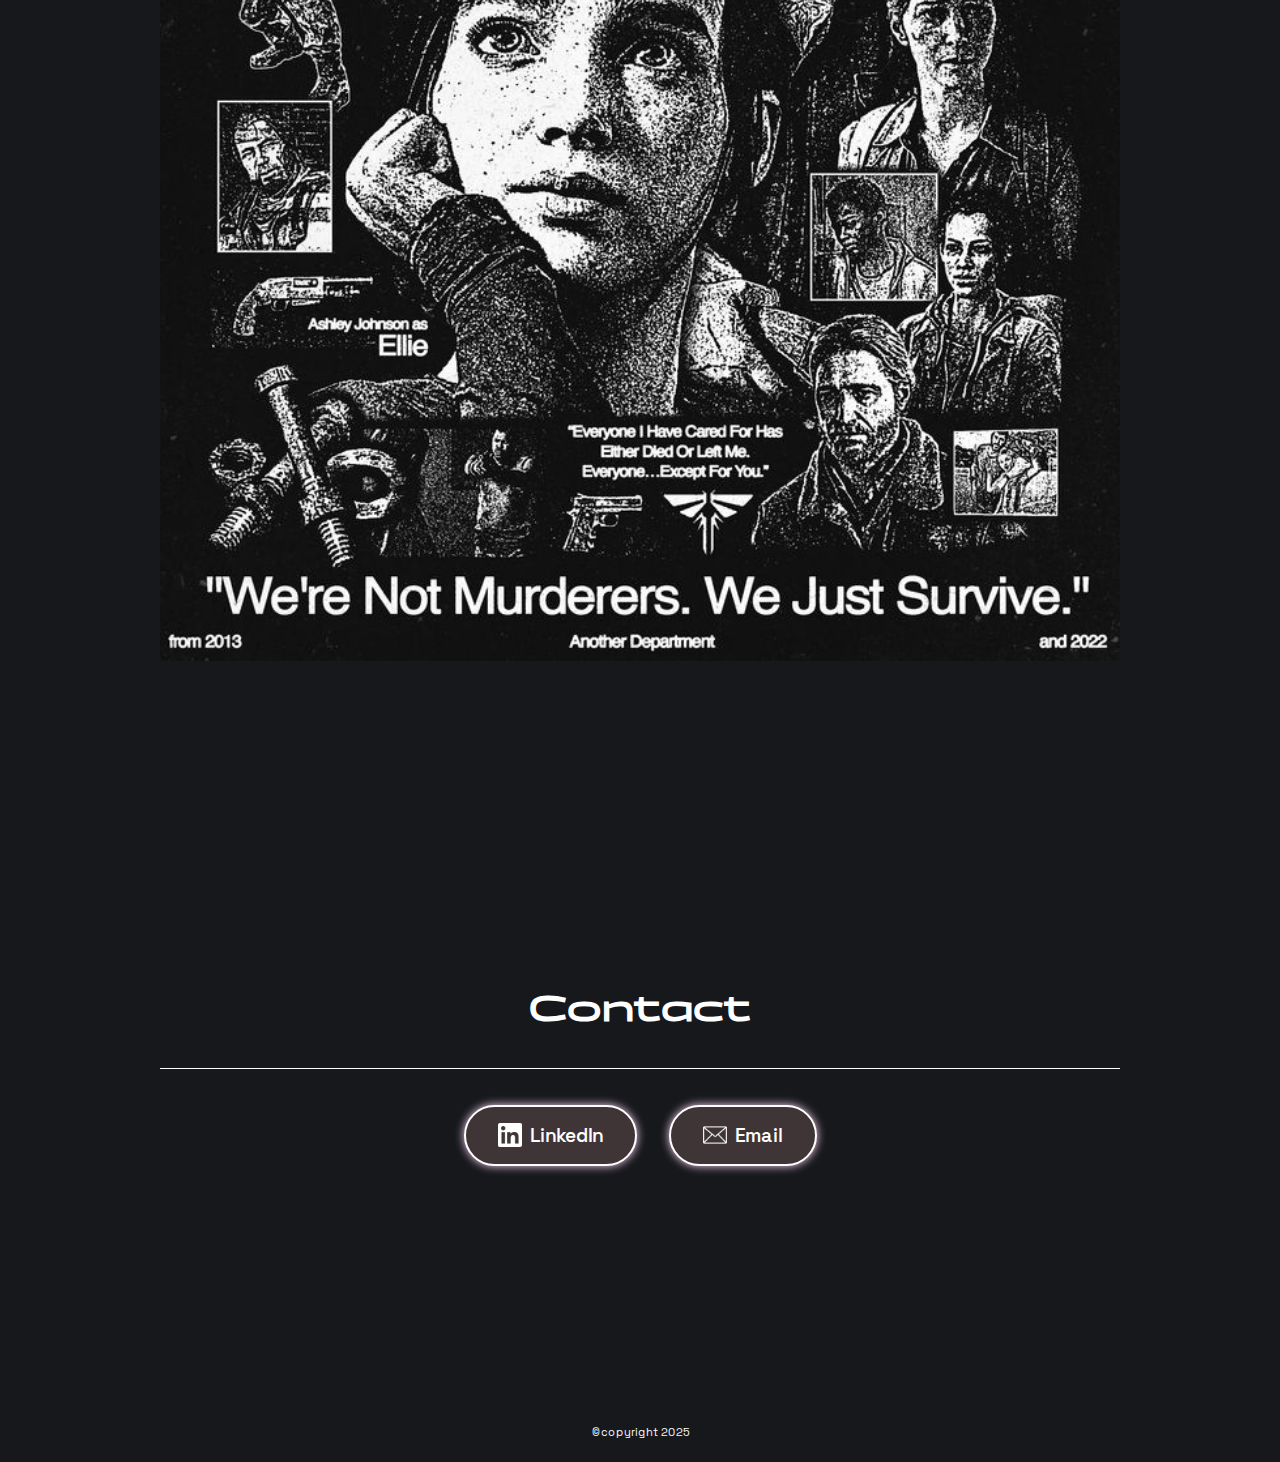
==== commit b16d7b42: "done (?)" ====
--- a/aboutme.html
+++ b/aboutme.html
@@ -98,31 +98,80 @@
         <div class="carousel2">
           <img
             class="item"
+            src="./images/rdr2.png"
+            alt="cat and guitar"
+          />
+          <img
+            class="item"
+            src="./images/aiw-inspo.jpg"
+            alt="cat lying"
+          />
+          <img
+            class="item"
+            src="./images/sh3.jpg"
+            alt="fight club poster"
+          />
+          <img
+            class="item"
+            src="./images/white-kitty.jpg"
+            alt="flower"
+          />
+          <img
+            class="item"
+            src="./images/tlou2-poster.jpg"
+            alt="se7en poster"
+          />
+        </div>
+      </section>
+
+      <section class="container2">
+        <h2>Mijn inspiratie</h2>
+        <div class="responsiveinspo">
+          <img
             src="./images/cat-guitar.jpg"
             alt="cat and guitar"
           />
           <img
-            class="item"
             src="./images/cat-lying.jpg"
             alt="cat lying"
           />
           <img
-            class="item"
             src="./images/fight-club-poster.jpg"
             alt="fight club poster"
           />
           <img
-            class="item"
             src="./images/flower.jpg"
             alt="flower"
           />
           <img
-            class="item"
             src="./images/se7en-poster.jpg"
             alt="se7en poster"
           />
-        </div>
-      </section>
+          <img
+            src="./images/rdr2.png"
+            alt="cat and guitar"
+          />
+          <img
+            src="./images/aiw-inspo.jpg"
+            alt="cat lying"
+          />
+          <img
+            src="./images/sh3.jpg"
+            alt="fight club poster"
+          />
+          <img
+            src="./images/white-kitty.jpg"
+            alt="flower"
+          />
+          <img
+            src="./images/tlou2-poster.jpg"
+            alt="se7en poster"
+          />
+        </div>
+      </section>
+
+      </section>
+
     </main>
 
     <footer>
@@ -144,9 +193,10 @@
         </div>
       </section>
 
-      <p class="copyright">@copyright 2025</p>
+      <p class="copyright">©copyright 2025</p>
     </footer>
 
     <script defer src="./script/script.js"></script>
+    <script defer src="./script/aboutme.js"></script>
   </body>
 </html>
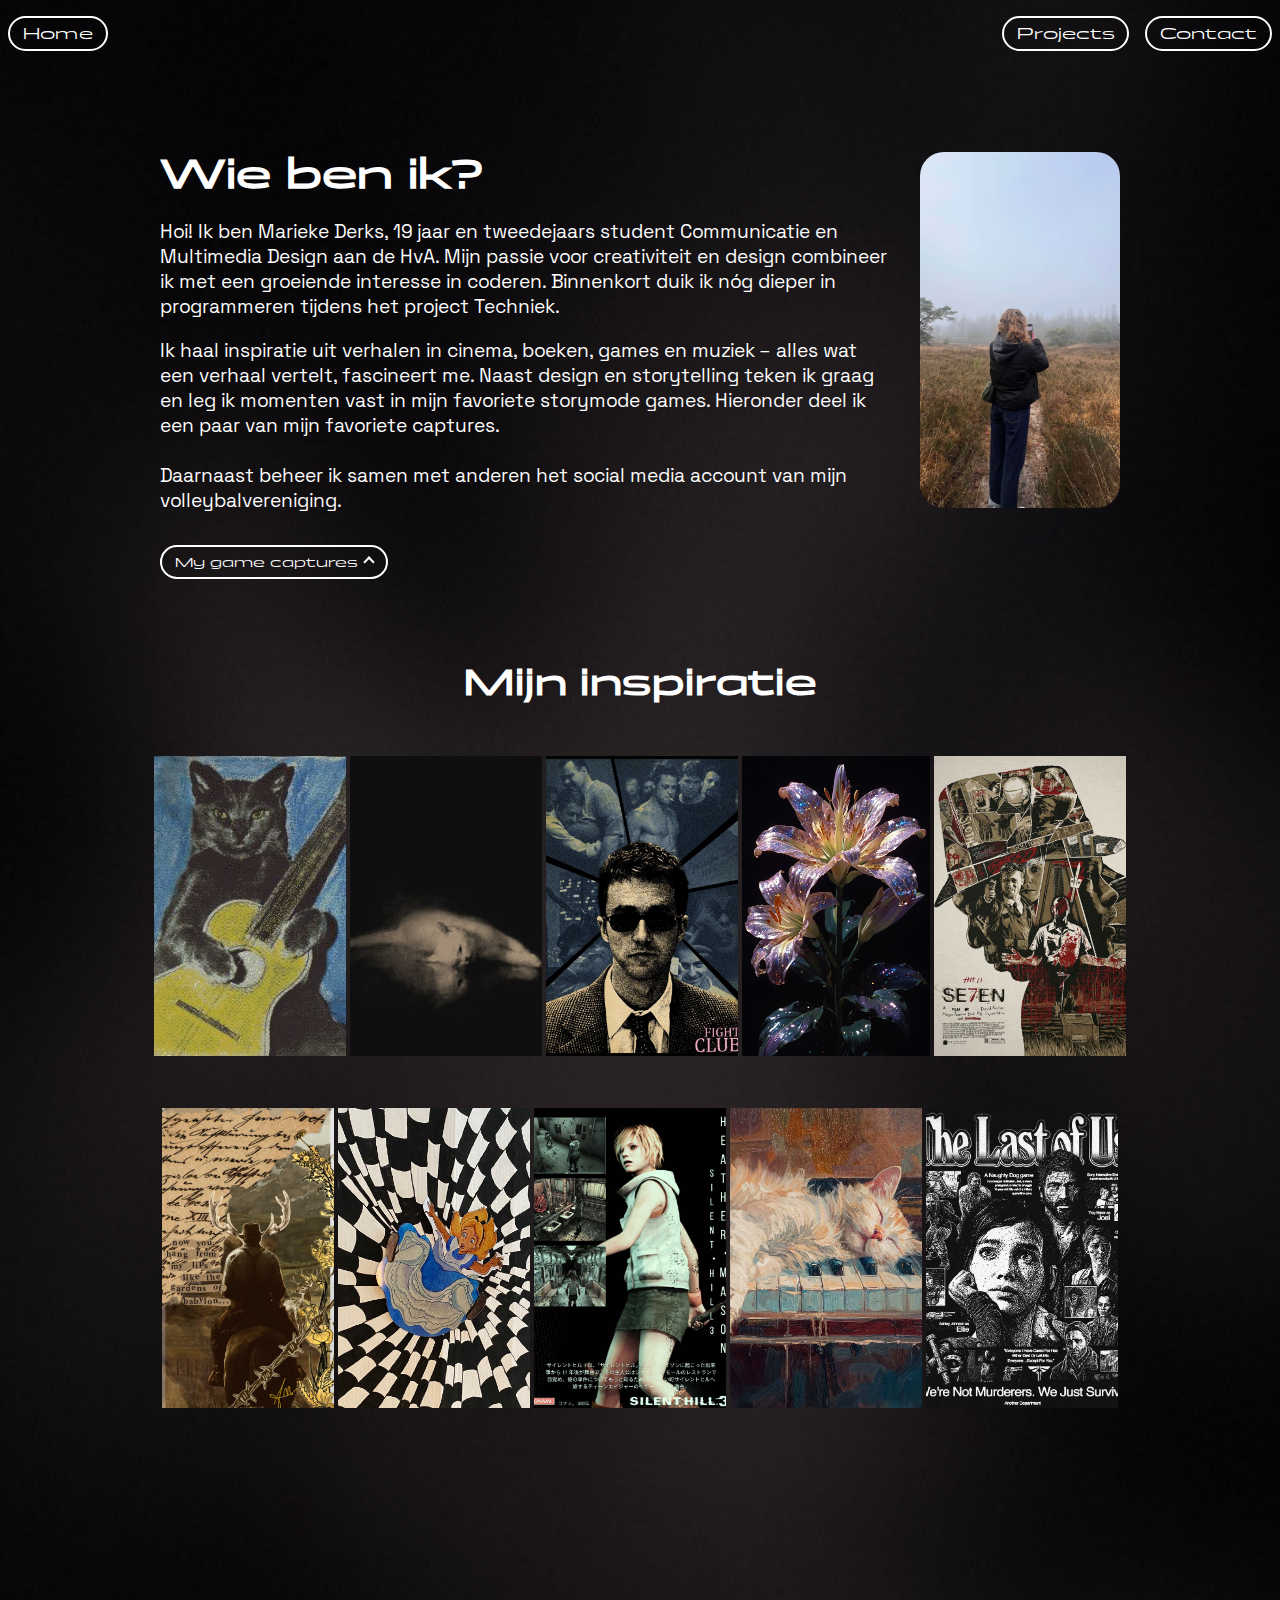
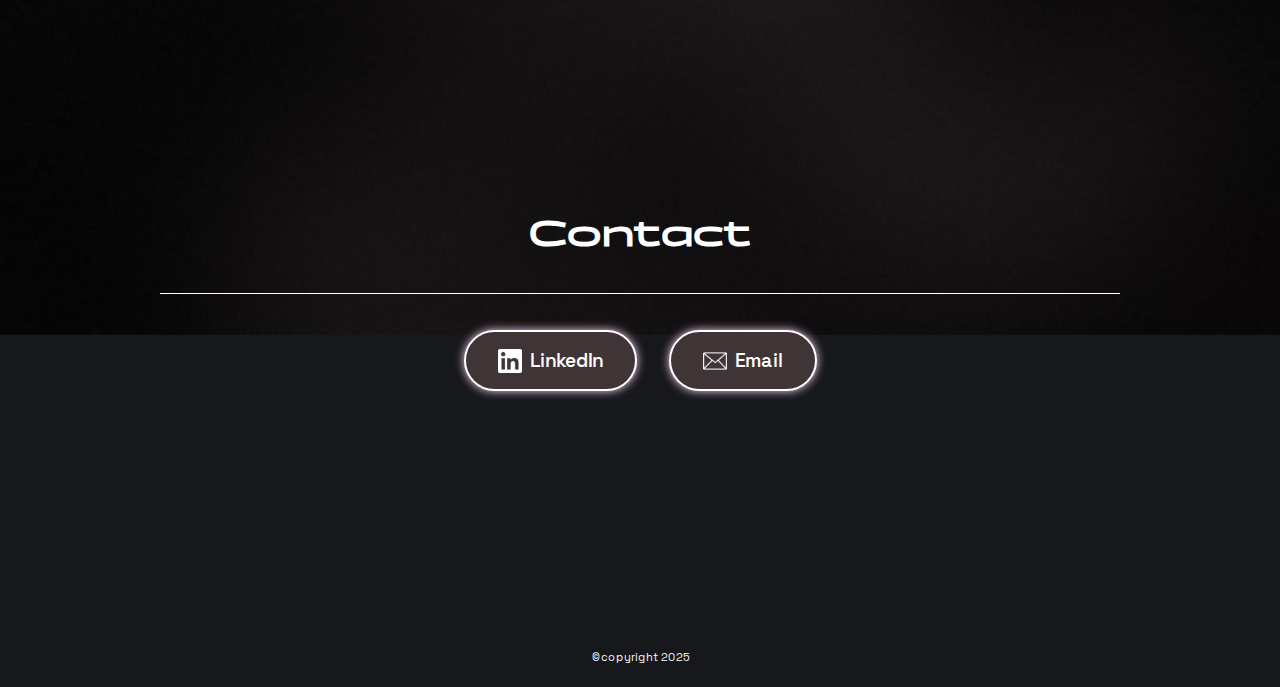
==== commit 0cfbe773: "pauze" ====
--- a/aboutme.html
+++ b/aboutme.html
@@ -34,7 +34,7 @@
             anderen het social media account van mijn volleybalvereniging.
           </p>
         </div>
-        <img class="profile" src="./images/cat-hat.jpg" alt="test" />
+        <img class="profile" src="./images/me.jpg" alt="test" />
       </section>
 
       <button id="toggle-carousel">My game captures</button>
--- a/styles/styles.css
+++ b/styles/styles.css
@@ -18,7 +18,8 @@
   animation: fadeInUp 1s ease-in-out forwards
 }
 img {
-  width: 100%
+  width: 100%;
+  height: auto;
 }
 @font-face {
   font-family: Panchang-Extralight;
@@ -178,16 +179,15 @@
     margin-left: 0
   }
 }
-@media (max-width:375px) {
+@media (max-width:444px) {
   header nav a {
     font-size: .875em;
-    padding: .3em .6em;
+    padding: .5em .75em;
     margin: .3em .2em
   }
   a.button,
   button {
-    font-size: .875em;
-    padding: .3em .6em
+    padding: .6em 1em
   }
 }
 h1,
@@ -280,8 +280,7 @@
   }
 
   .intro a {
-    padding: .3em .6em;
-    font-size: .8em;
+    padding: .5em 1em;
   }
 
   .intro video {
@@ -322,6 +321,7 @@
 }
 .carousel2 {
   display: flex;
+  width: 100%;
   flex-wrap: nowrap;
   justify-content: center;
   align-items: center;
@@ -329,15 +329,13 @@
   transform: perspective(1000px);
 }
 .carousel2 .item {
-  width: 20%;
-  height: 250px;
-  max-width: 250px;
   /* background-color: white; */
   margin: 2px;
   transition: 0.5s;
   object-fit: cover;
   filter: brightness(1);
 }
+
 .carousel2 .item:hover {
   filter: brightness(1);
   transform: translateZ(170px) scaleY(1.2);
@@ -362,9 +360,18 @@
 
 .container .item {
   width: 20%;
-  height: 250px;
+  height: 300px;
   max-width: 250px;
+  object-fit: cover;
   /* ...existing code... */
+}
+
+.responsiveinspo{
+  display: none;
+}
+
+.container2{
+  display: none;
 }
 
 @media (max-width: 768px) {
@@ -382,6 +389,47 @@
     max-width: none;
   }
 }
+
+@media (max-width: 1000px) {
+
+  .container2{
+    display: block;
+  }
+  
+  .container {
+    display: none;
+  }
+
+  .responsiveinspo {
+    display: grid;
+    grid-template-columns: repeat(2, 1fr);
+    gap: 10px;
+  }
+
+  .responsiveinspo img {
+    width: 100%;
+    height: auto;
+    padding: .3em;
+    border-radius: 1em;
+    transition: 300ms;
+  }
+
+  .responsiveinspo img:hover {
+    filter: brightness(1);
+    transform: scale(1.1);
+    box-shadow: 0 0 10px #ffd4f7,0 4px 8px rgba(0,0,0,.1);
+    z-index: 1;
+  }
+
+  .container2{
+    margin: 3em;
+  }
+
+  .container2 h2{
+    padding-bottom: 1em;
+  }
+}
+
 
 .gallery img:nth-of-type(1){
   grid-area: 1 / 2 / 2 / 3;
@@ -423,7 +471,7 @@
 }
 .me .profile {
   max-width: 200px;
-  border-radius: 50%;
+  border-radius: 1.5em;
   margin-left: 2em
 }
 #carousel-container {
@@ -684,10 +732,10 @@
   text-decoration: none;
   transition: .3s;
   position: absolute;
-  top: -40px;
-  right: -25px;
+  top: -55px;
+  right: -30px;
   cursor: pointer;
-  font-size: 1.5em;
+  font-size: 2em;
   border: none
 }
 .close-dialog:hover {
@@ -697,6 +745,15 @@
 body.dialog-open {
   overflow: hidden
 }
+
+.dialog-content a{
+  color: #ffd4f7;
+}
+
+.dialog-content:nth-of-type(2) > p{
+  padding-bottom: 4em;
+}
+
 .allprojects h2 {
   margin-bottom: 1em;
   border-bottom: 1px solid #fff;
@@ -921,6 +978,21 @@
   color: #000;
   box-shadow: 0 0 20px #ffd4f7
 }
+
+.project-container a{
+  text-decoration: none;
+  color: white;
+  padding: .5em 1em;
+  border: 1px solid white;
+  border-radius: 2em;
+  transition: 300ms;
+}
+
+.project-container a:hover{
+  background-color: white;
+  color: black;
+}
+
 .project-info,
 .project-info2,
 .project-info3,
@@ -949,7 +1021,7 @@
   margin-left: auto;
   margin-right: auto
 }
-.project-info2 img {
+/* .project-info2 img {
   width: 100%;
   max-width: 300px;
   border-radius: 10px;
@@ -957,7 +1029,7 @@
   display: block;
   margin-left: auto;
   margin-right: auto
-}
+} */
 .flex-row {
   display: flex;
   flex-direction: row;
@@ -1074,6 +1146,17 @@
   border-radius: 1em;
 }
 
+.boekbutton{
+  text-decoration: none;
+  color: white;
+  border: 1px solid white;
+  border-radius: 2em;
+  padding: .5em 1em;
+  font-family: 'panchang-regular', Arial;
+  margin: 5em 10em;
+
+}
+
 @media (max-width:768px) {
   .project-details {
     flex-direction: column;
@@ -1137,3 +1220,54 @@
   padding-top: 6em;
 }
 
+@media (max-width: 768px) {
+  .open-dialog {
+    font-size: 1em;
+    padding: 0.5em 1em;
+  }
+}
+
+@media (max-width: 375px) {
+  .open-dialog {
+    font-size: 1em;
+    padding: 0.5em 1em;
+  }
+}
+
+.images{
+  margin: 5em 12em;
+  display: flex;
+  flex-direction: row;
+}
+
+.images img{
+  border-radius: .5em;
+  width: 35%;
+  padding-right: 2em;
+}
+
+@media (max-width: 768px) {
+  .images {
+    margin: 3em 5em;
+    flex-direction: column;
+  }
+
+  .images img{
+    margin-top: 2em;
+    border-radius: .5em;
+    width: 100%;
+    padding-right: 0;
+  }
+}
+
+@media (max-width: 375px) {
+  .images {
+    margin: 1em 3em;
+    flex-direction: column;
+  }
+
+  .images img{
+    width: 100%;
+    padding-right: 0;
+  }
+}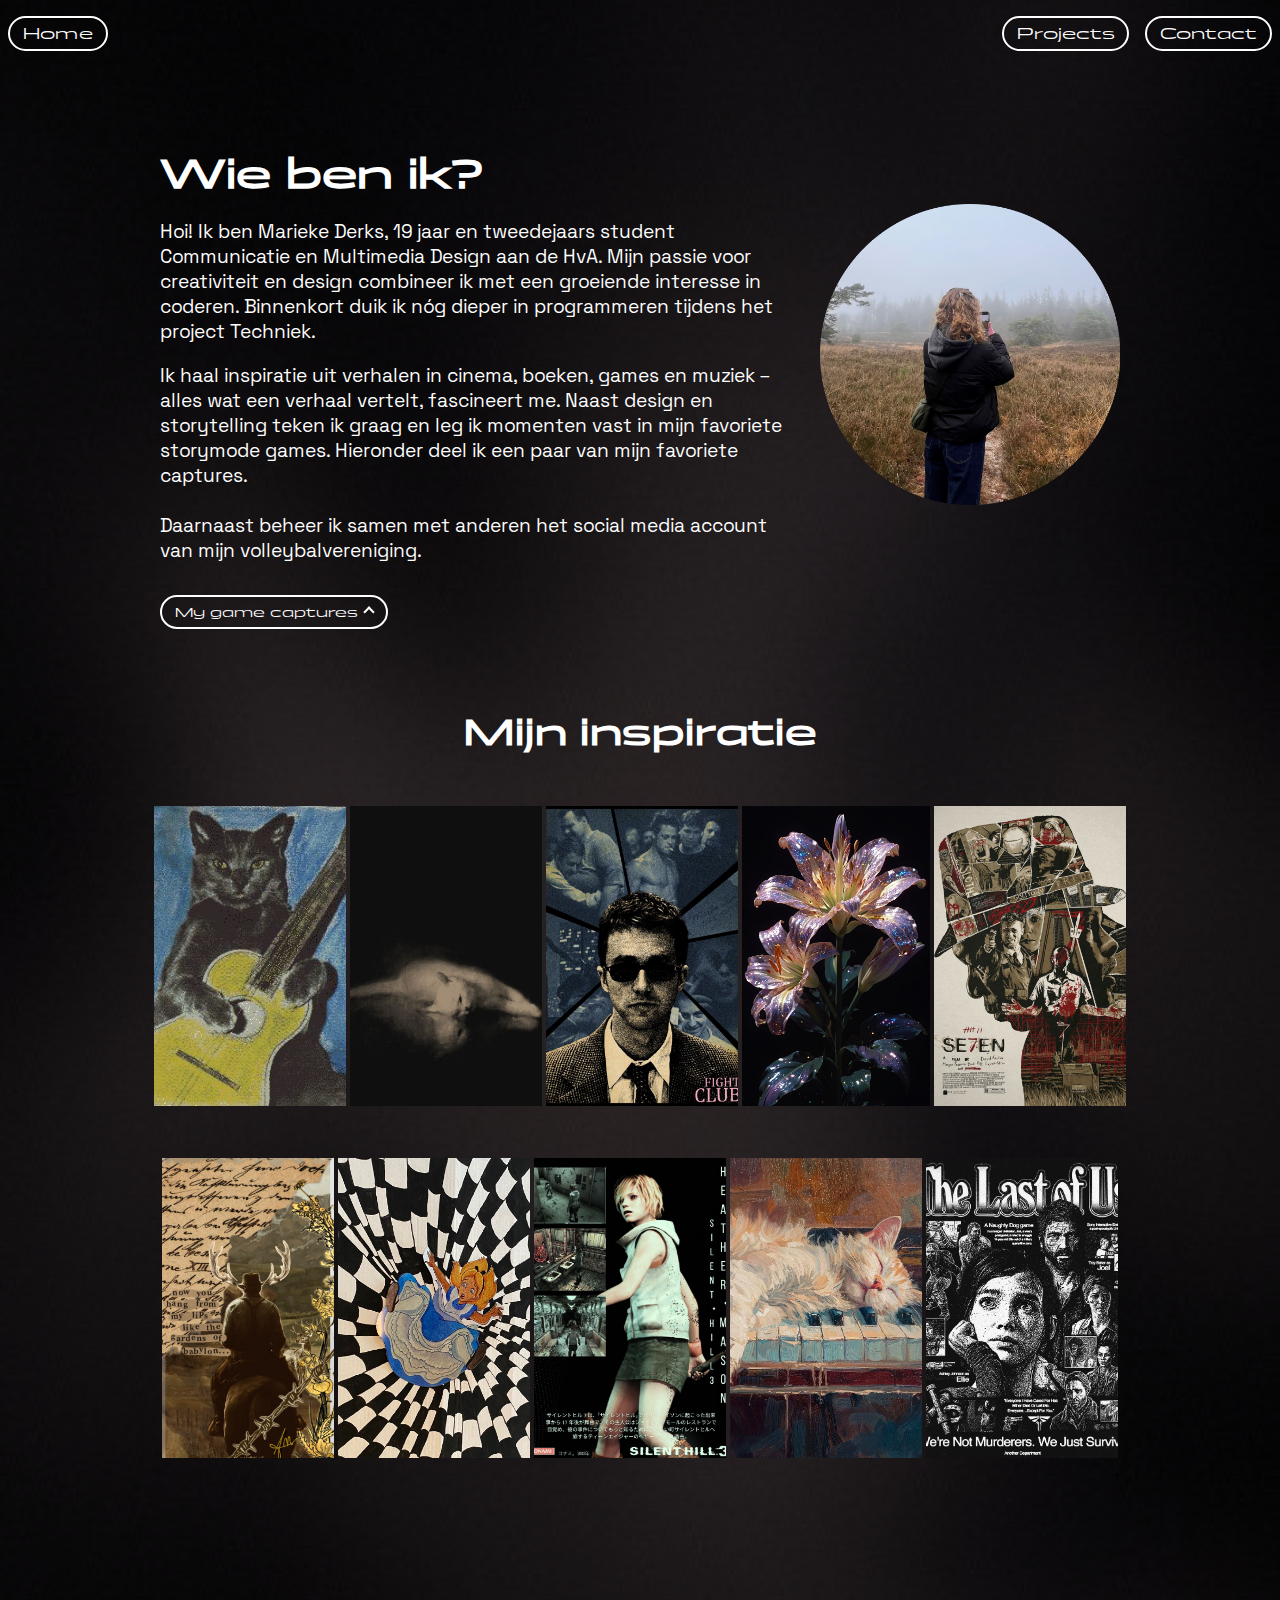
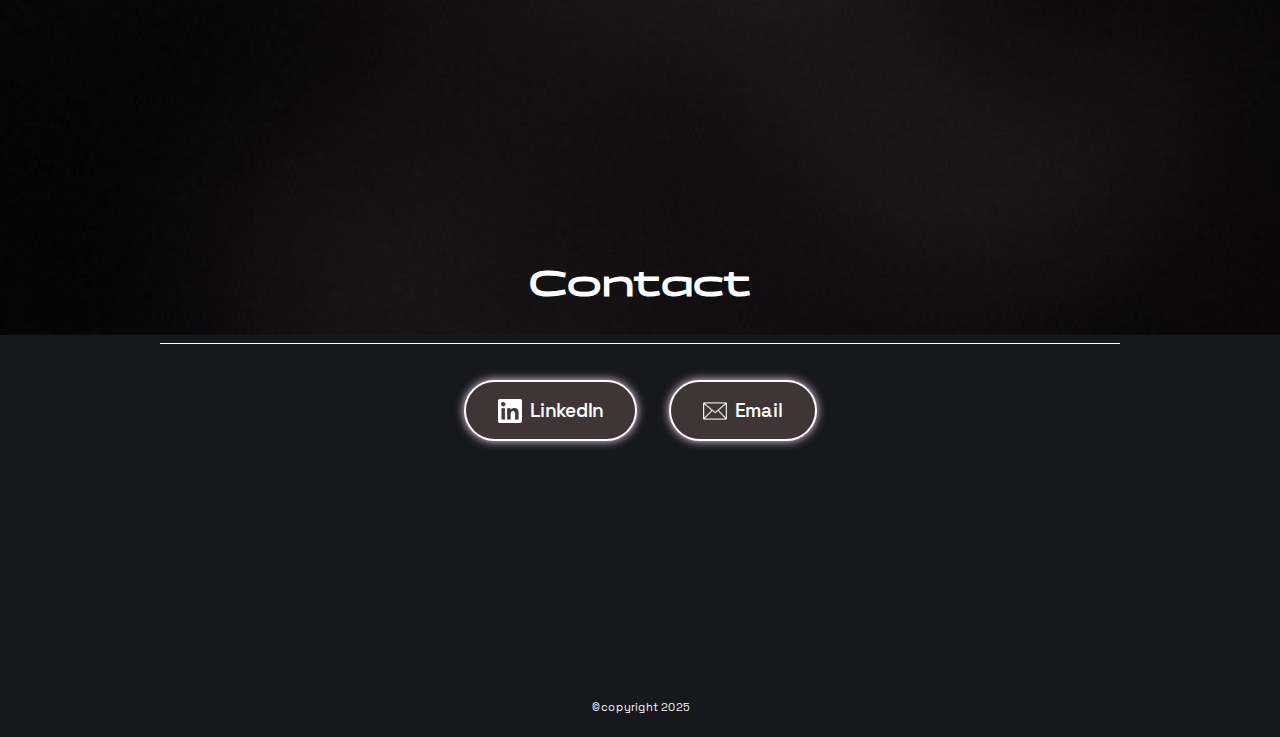
==== commit 51b4cebd: "klaar?" ====
--- a/aboutme.html
+++ b/aboutme.html
@@ -34,7 +34,7 @@
             anderen het social media account van mijn volleybalvereniging.
           </p>
         </div>
-        <img class="profile" src="./images/me.jpg" alt="test" />
+        <img class="profile" src="./images/me.png" alt="test" />
       </section>
 
       <button id="toggle-carousel">My game captures</button>
--- a/styles/styles.css
+++ b/styles/styles.css
@@ -470,8 +470,7 @@
   cursor: pointer
 }
 .me .profile {
-  max-width: 200px;
-  border-radius: 1.5em;
+  max-width: 300px;
   margin-left: 2em
 }
 #carousel-container {
@@ -489,7 +488,8 @@
   .me > .profile {
     margin-top: 2em;
     margin-left: 0em;
-    margin-bottom: 1em
+    margin-bottom: 1em;
+    max-width: 200px;
   }
   .me button {
     margin: 1em 0;
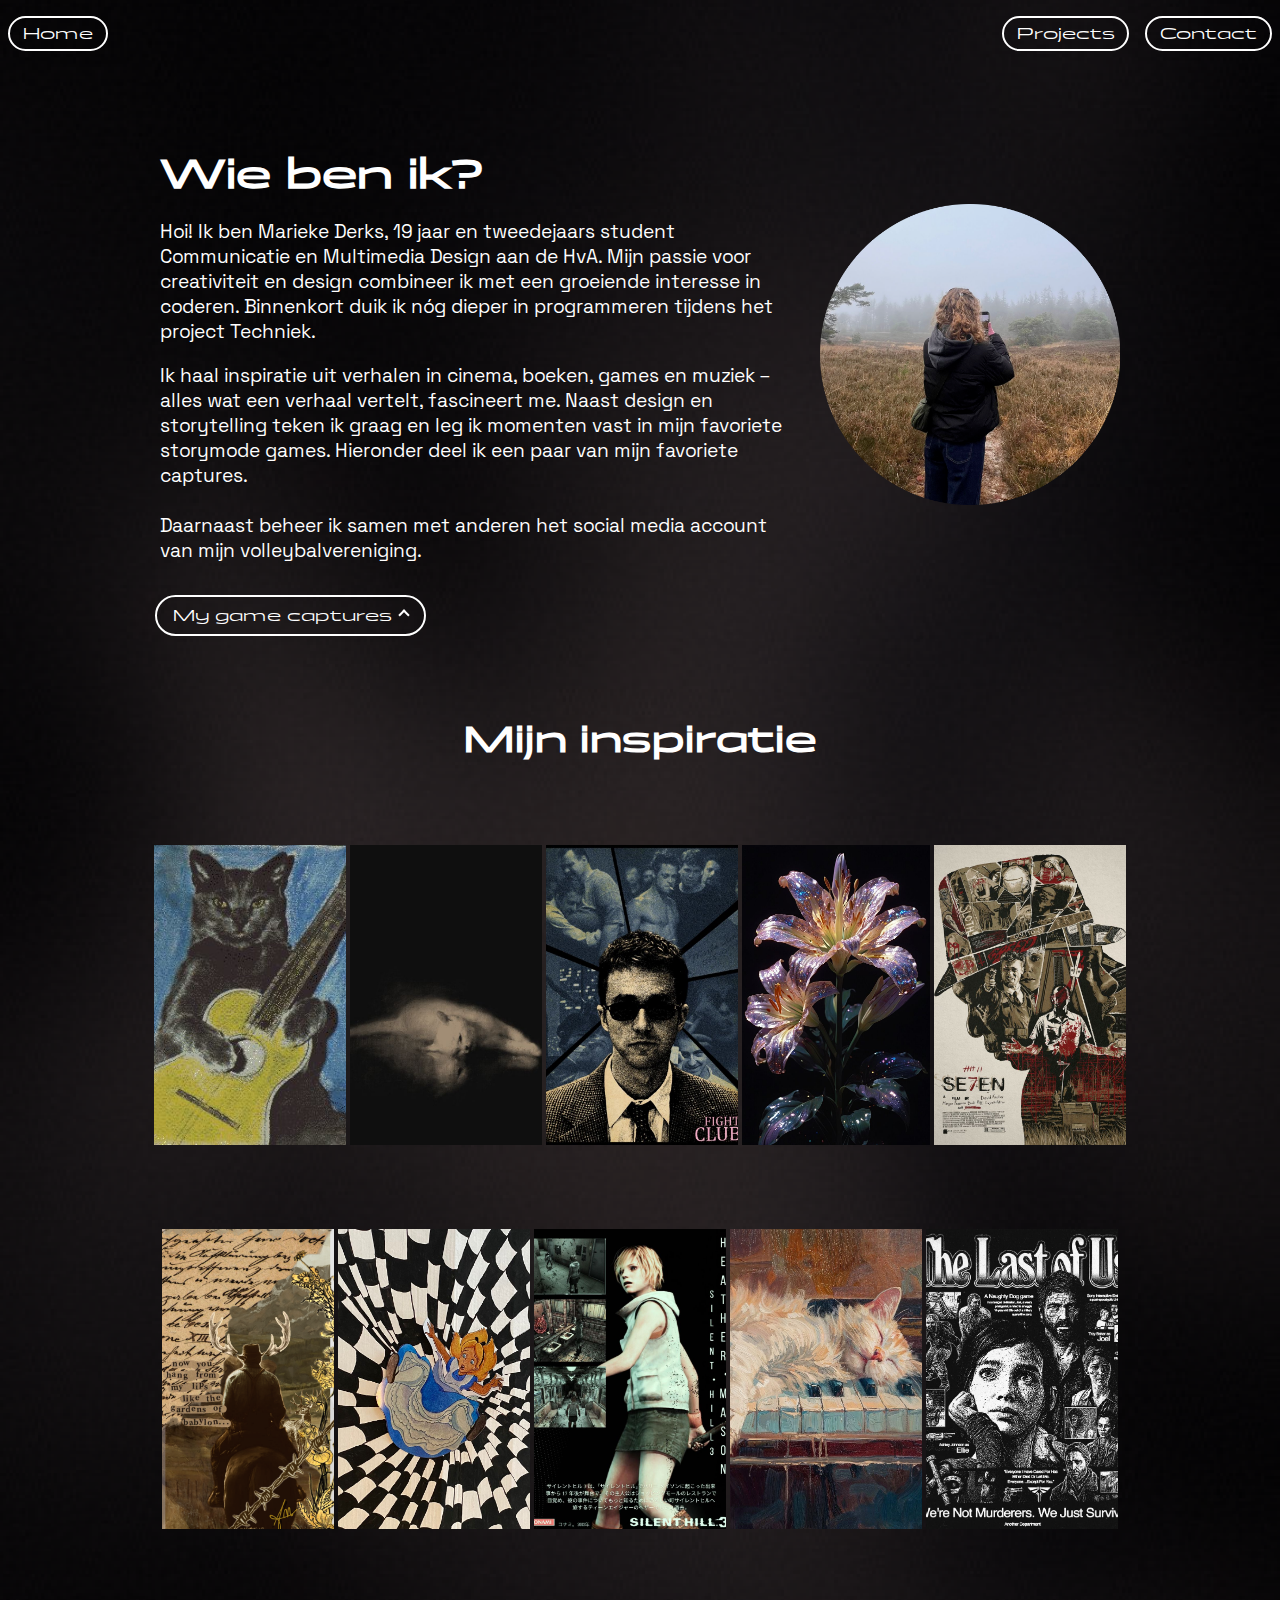
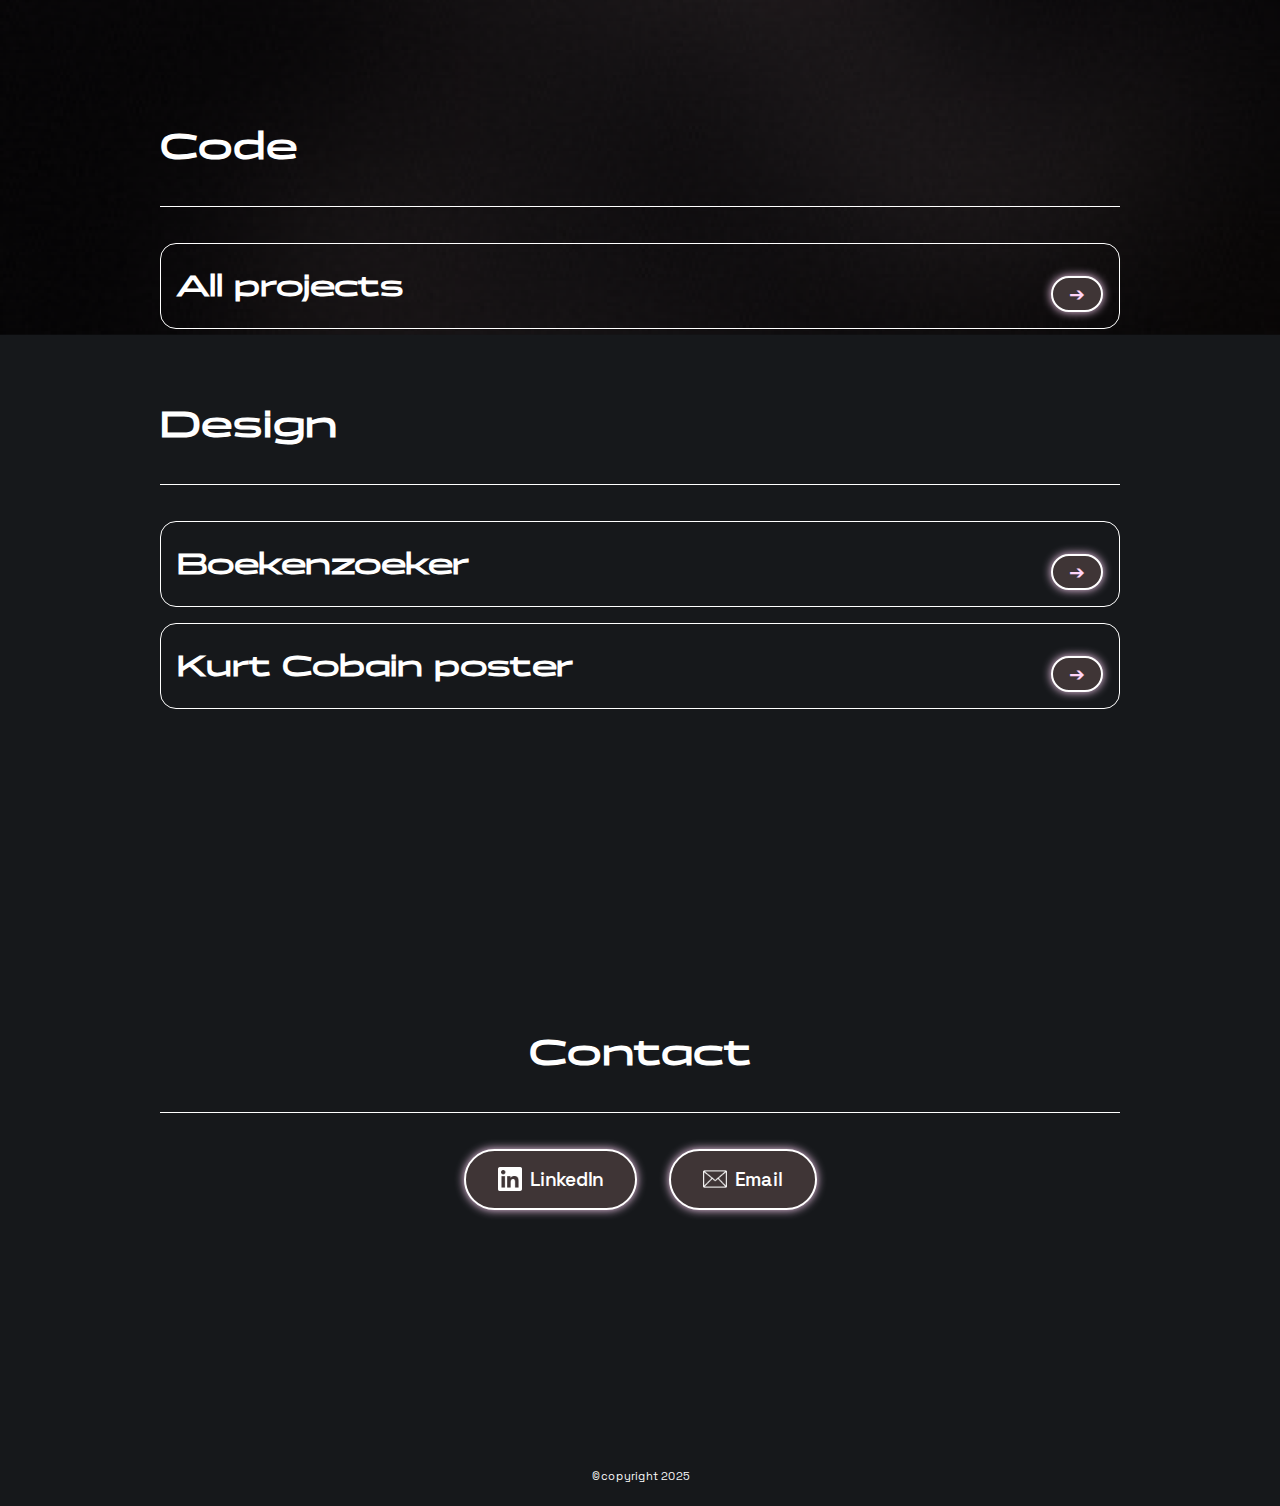
==== commit d81e6987: "fix" ====
--- a/aboutme.html
+++ b/aboutme.html
@@ -170,6 +170,25 @@
         </div>
       </section>
 
+      <section id="projects-section" class="allprojects">
+        <h2>Code</h2>
+  
+        <div>
+          <h3>All projects</h3>
+          <a href="code.html" class="button"></a>
+        </div>
+  
+        <h2>Design</h2>
+        
+        <div>
+          <h3>Boekenzoeker</h3>
+          <a href="boekenzoeker.html" class="button"></a>
+        </div>
+  
+        <div>
+          <h3>Kurt Cobain poster</h3>
+          <a href="poster.html" class="button"></a>
+        </div>
       </section>
 
     </main>
--- a/styles/styles.css
+++ b/styles/styles.css
@@ -313,7 +313,7 @@
   display: flex;
   align-items: center;
   justify-content: center;
-  gap: 3rem;
+  gap: 5rem;
   flex-flow: column;
   position: relative;
   padding: 5em 10em;
@@ -477,7 +477,7 @@
   margin: 1em 10em
 }
 #toggle-carousel {
-  margin: 0 12em
+  margin: 0 9.7em
 }
 @media (max-width:768px) {
   .me, .intro {
@@ -523,7 +523,8 @@
   cursor: pointer;
   display: flex;
   align-items: center;
-  justify-content: space-between
+  justify-content: space-between;
+  font-size: 1em;
 }
 #toggle-carousel::after {
   content: '';
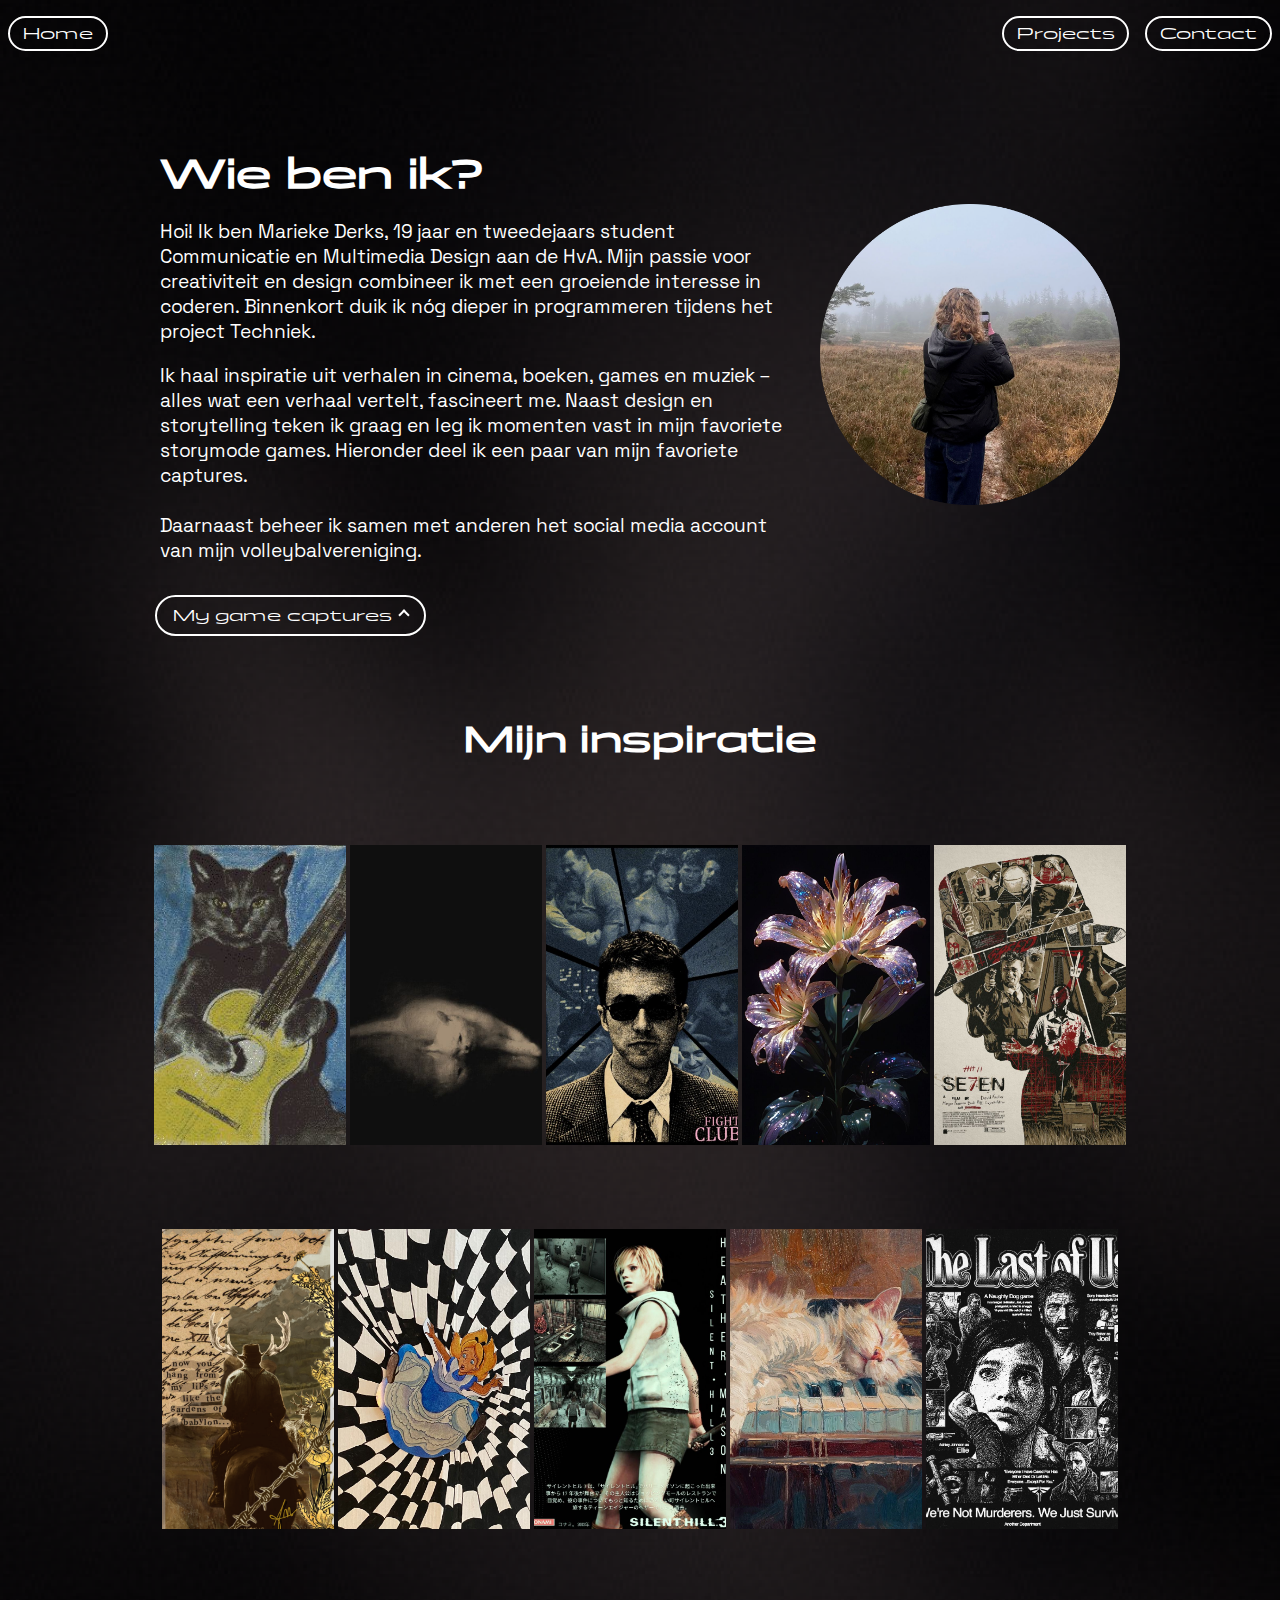
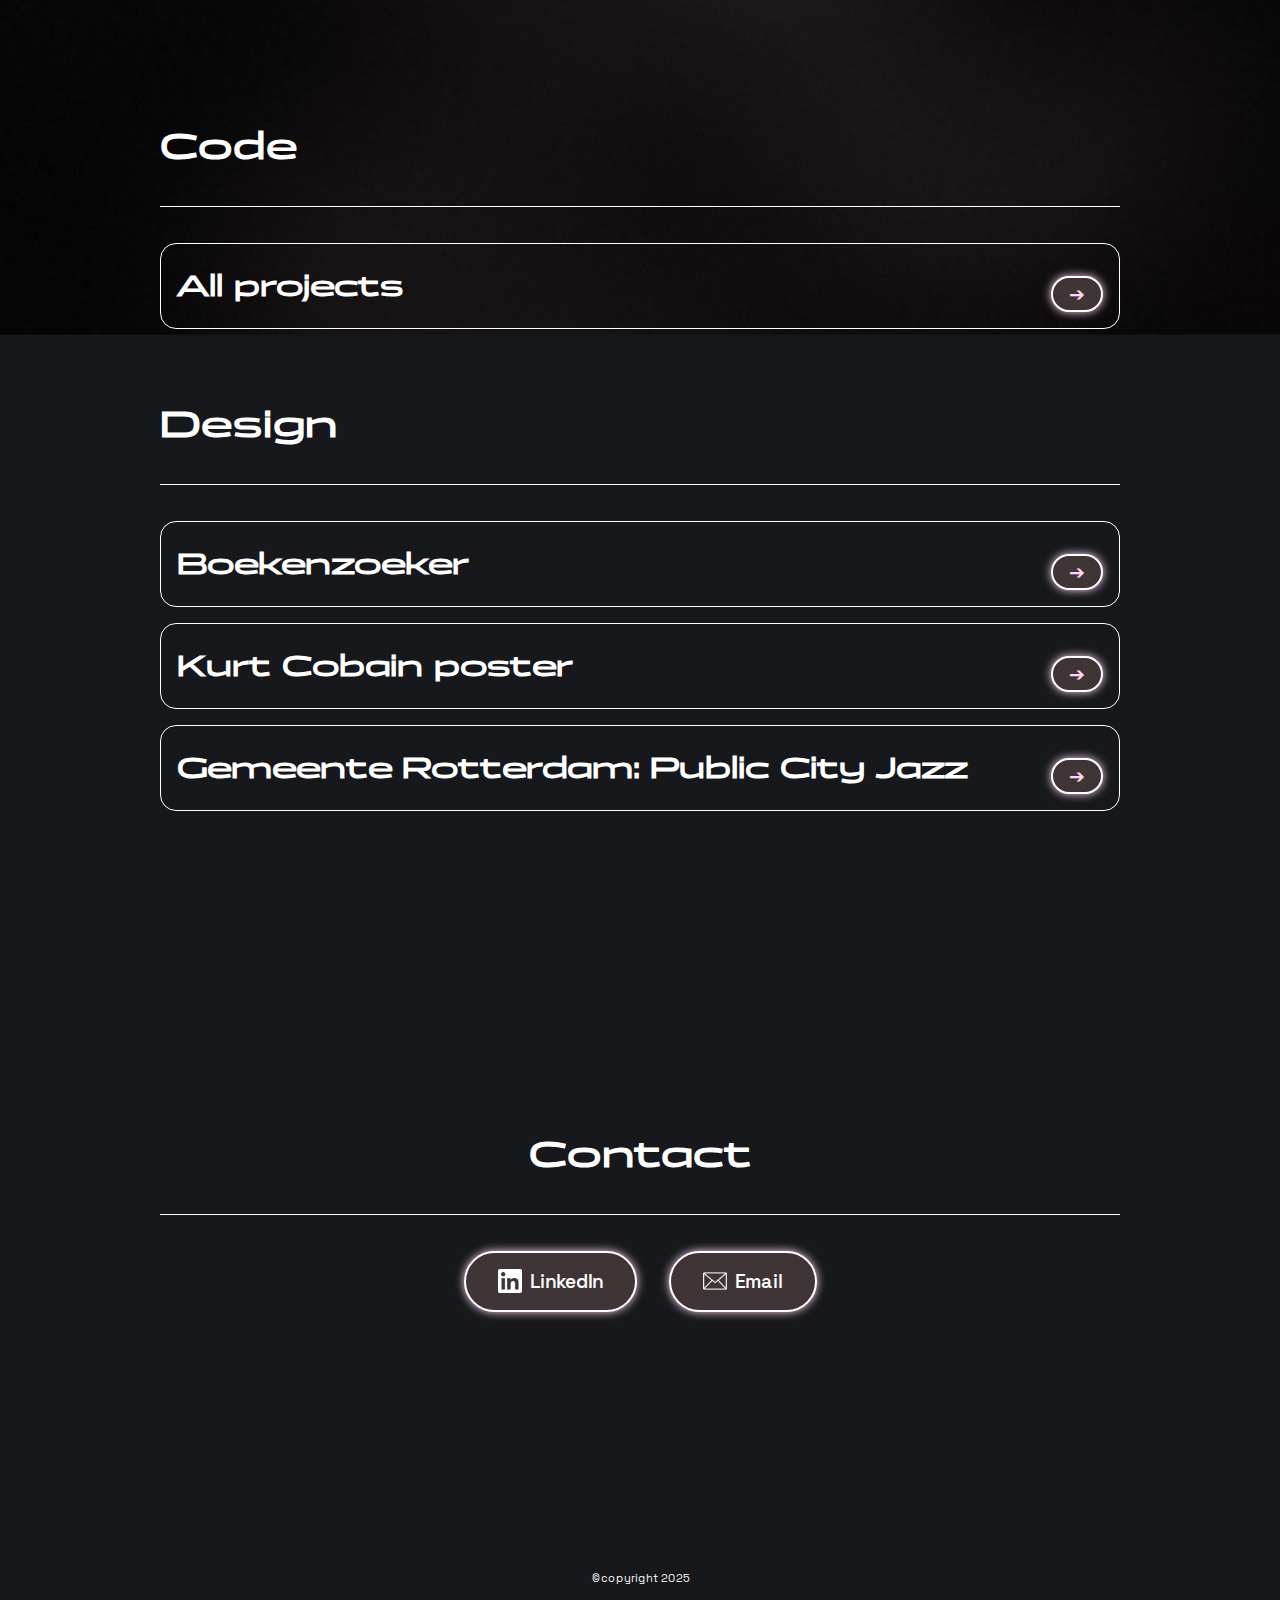
==== commit ed06304f: "new page" ====
--- a/aboutme.html
+++ b/aboutme.html
@@ -5,6 +5,7 @@
     <meta name="viewport" content="width=device-width, initial-scale=1.0" />
     <title>About me</title>
     <link href="./styles/styles.css" rel="stylesheet">
+    <link rel="icon" type="image/svg+xml" href="./images/web-logo.png"/>
   </head>
   <body>
     <header class="code">
@@ -189,6 +190,11 @@
           <h3>Kurt Cobain poster</h3>
           <a href="poster.html" class="button"></a>
         </div>
+
+        <div>
+          <h3>Gemeente Rotterdam: Public City Jazz</h3>
+          <a href="jazzclub.html" class="button"></a>
+        </div>
       </section>
 
     </main>
@@ -198,14 +204,14 @@
         <h2>Contact</h2>
         <div class="contact-links">
           <a
-            href="https://www.linkedin.com/in/marieke-derks"
+            href="https://www.linkedin.com/in/marieke-derks-46bb5528b/"
             target="_blank"
             class="contact-link"
           >
             <img src="./images/linked-in-white.png" alt="LinkedIn" />
             <p>LinkedIn</p>
           </a>
-          <a href="mailto:marieke.derks@example.com" class="contact-link">
+          <a href="mailto:marieke.derks@live.nl" class="contact-link">
             <img src="./images/mail-white-icon.png" alt="Email" />
             <p>Email</p>
           </a>
--- a/styles/styles.css
+++ b/styles/styles.css
@@ -134,6 +134,22 @@
 button:hover {
   background-color: #fff;
   color: #000
+}
+.button {
+  background: 0 0;
+  margin-top: .5em;
+  border: 2px solid #fff;
+  padding: .3em .8em;
+  border-radius: 1.5em;
+  color: #fff;
+  text-decoration: none;
+  transition: .3s;
+  font-family: 'panchang-regular', Arial;
+}
+
+.button:hover {
+  background-color: #fff;
+  color: #000;
 }
 header nav {
   display: flex;
@@ -1118,10 +1134,13 @@
 .project-details{
   display: flex;
   flex-direction: row;
+  margin-bottom: 7em;
 }
 
 .project-details img{
-  width: 50%;
+  width: 100%;
+  max-width: 50%;
+  height: 100%;
   margin: 0 2em;
   border-radius: 1em;
 }
@@ -1158,15 +1177,19 @@
 
 }
 
-@media (max-width:768px) {
+@media (max-width: 1033px) and (min-width: 769px) {
+
   .project-details {
     flex-direction: column;
     flex: 1;
     margin: 2em 4em;
+    margin-bottom: 7em;
 }
 
   .project-details img {
     width: 100%;
+    max-width: 80%;
+    height: auto;
     margin: 0;
     margin-bottom: 2em;
   }
@@ -1184,23 +1207,28 @@
     width: 100%;
     height: auto;
   }
-}
-
-@media (max-width:375px) {
+
+  /* ...existing code... */
+}
+
+@media (max-width:768px) {
   .project-details {
     flex-direction: column;
     flex: 1;
-    margin: 2em 3em;
+    margin: 2em 4em;
+    margin-bottom: 7em;
 }
 
   .project-details img {
     width: 100%;
+    max-width: 80%;
+    height: auto;
     margin: 0;
     margin-bottom: 2em;
   }
 
   .design-title {
-    margin-left: 1.55em;
+    margin-left: 1.6em;
   }
 
   .project-imgs {
@@ -1211,6 +1239,43 @@
   .project-imgs img {
     width: 100%;
     height: auto;
+  }
+}
+
+@media (max-width:375px) {
+  .project-details {
+    flex-direction: column;
+    flex: 1;
+    margin: 2em 3em;
+    margin-bottom: 10em;
+}
+
+  .project-details img {
+    width: 100%;
+    max-width: 90%;
+    height: auto;
+    margin: 0;
+    margin-bottom: 2em;
+  }
+
+  .design-title {
+    margin-left: 1.55em;
+  }
+
+  .project-imgs {
+    flex-direction: column;
+    gap: 1em;
+  }
+
+  .project-imgs img {
+    width: 100%;
+    height: auto;
+  }
+
+  .button{
+    font-size: .8em;
+    padding: 0.5em 1em;
+
   }
 }
 
